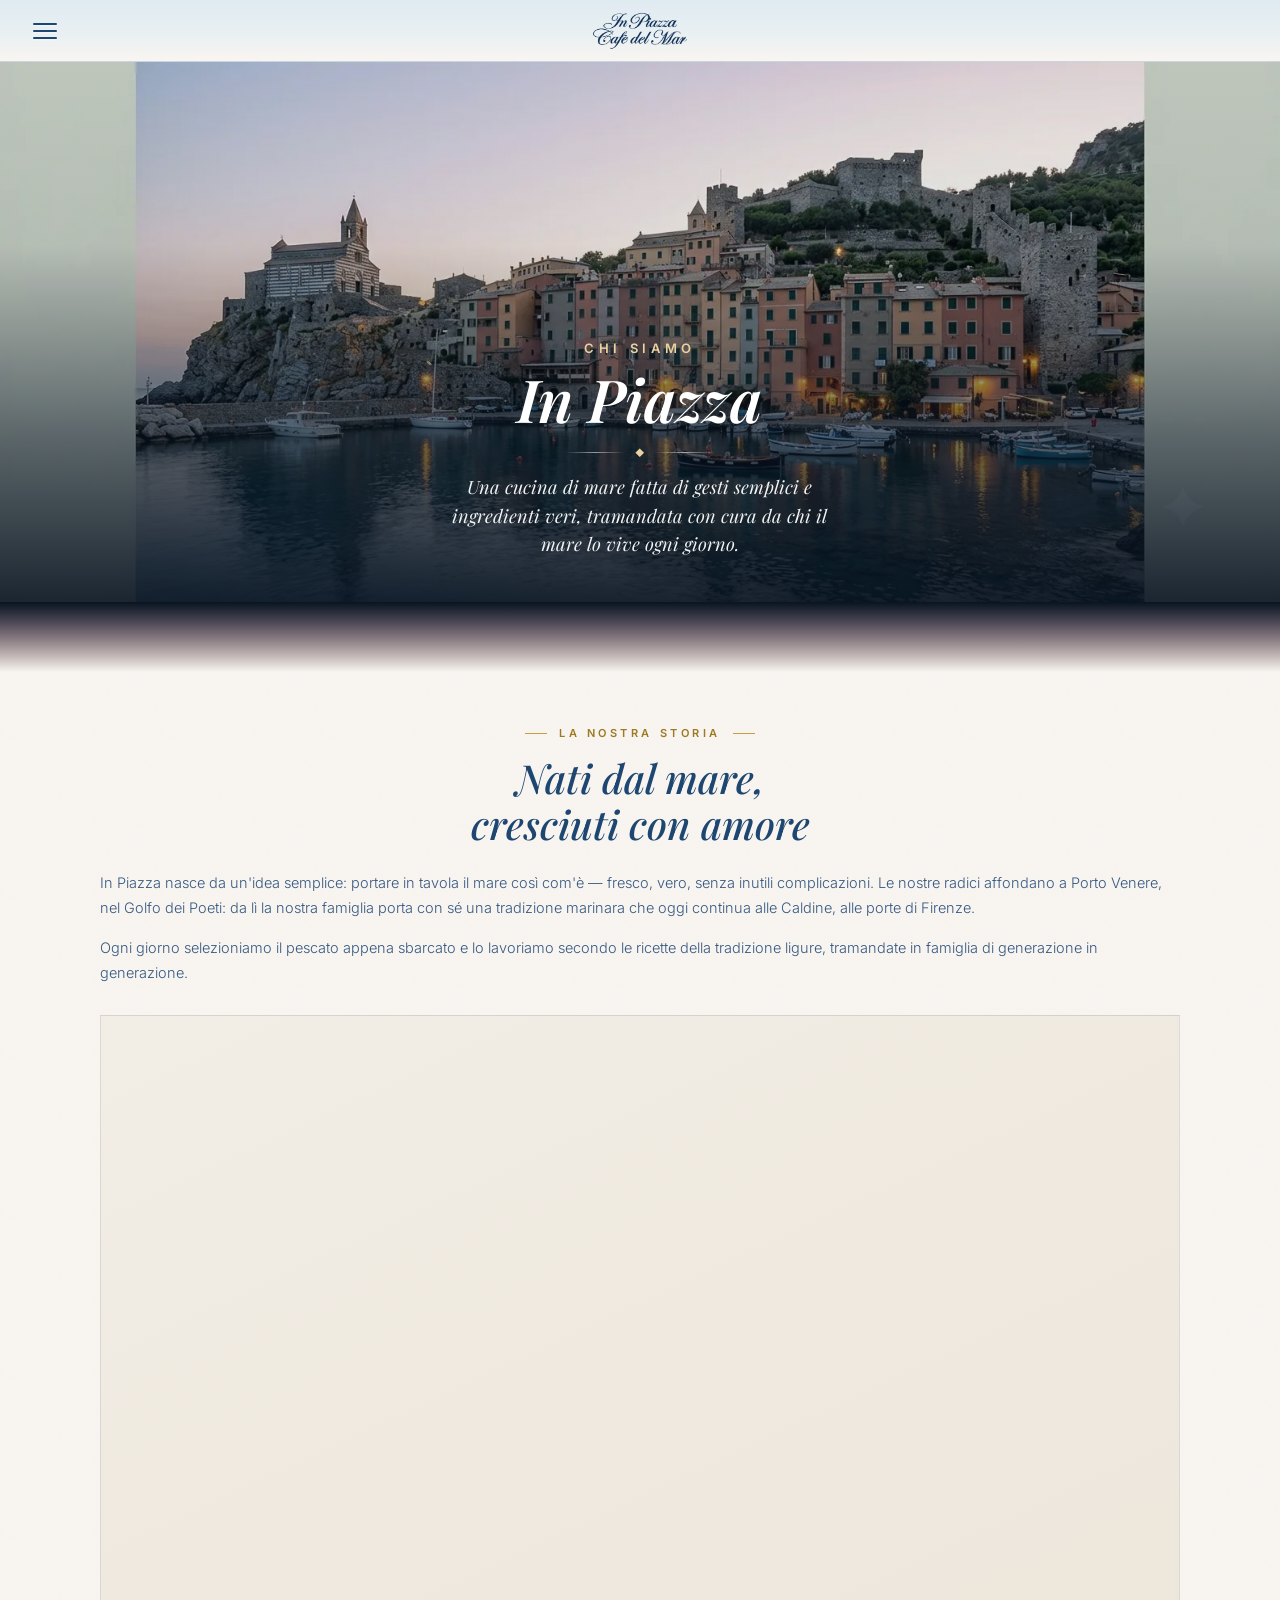
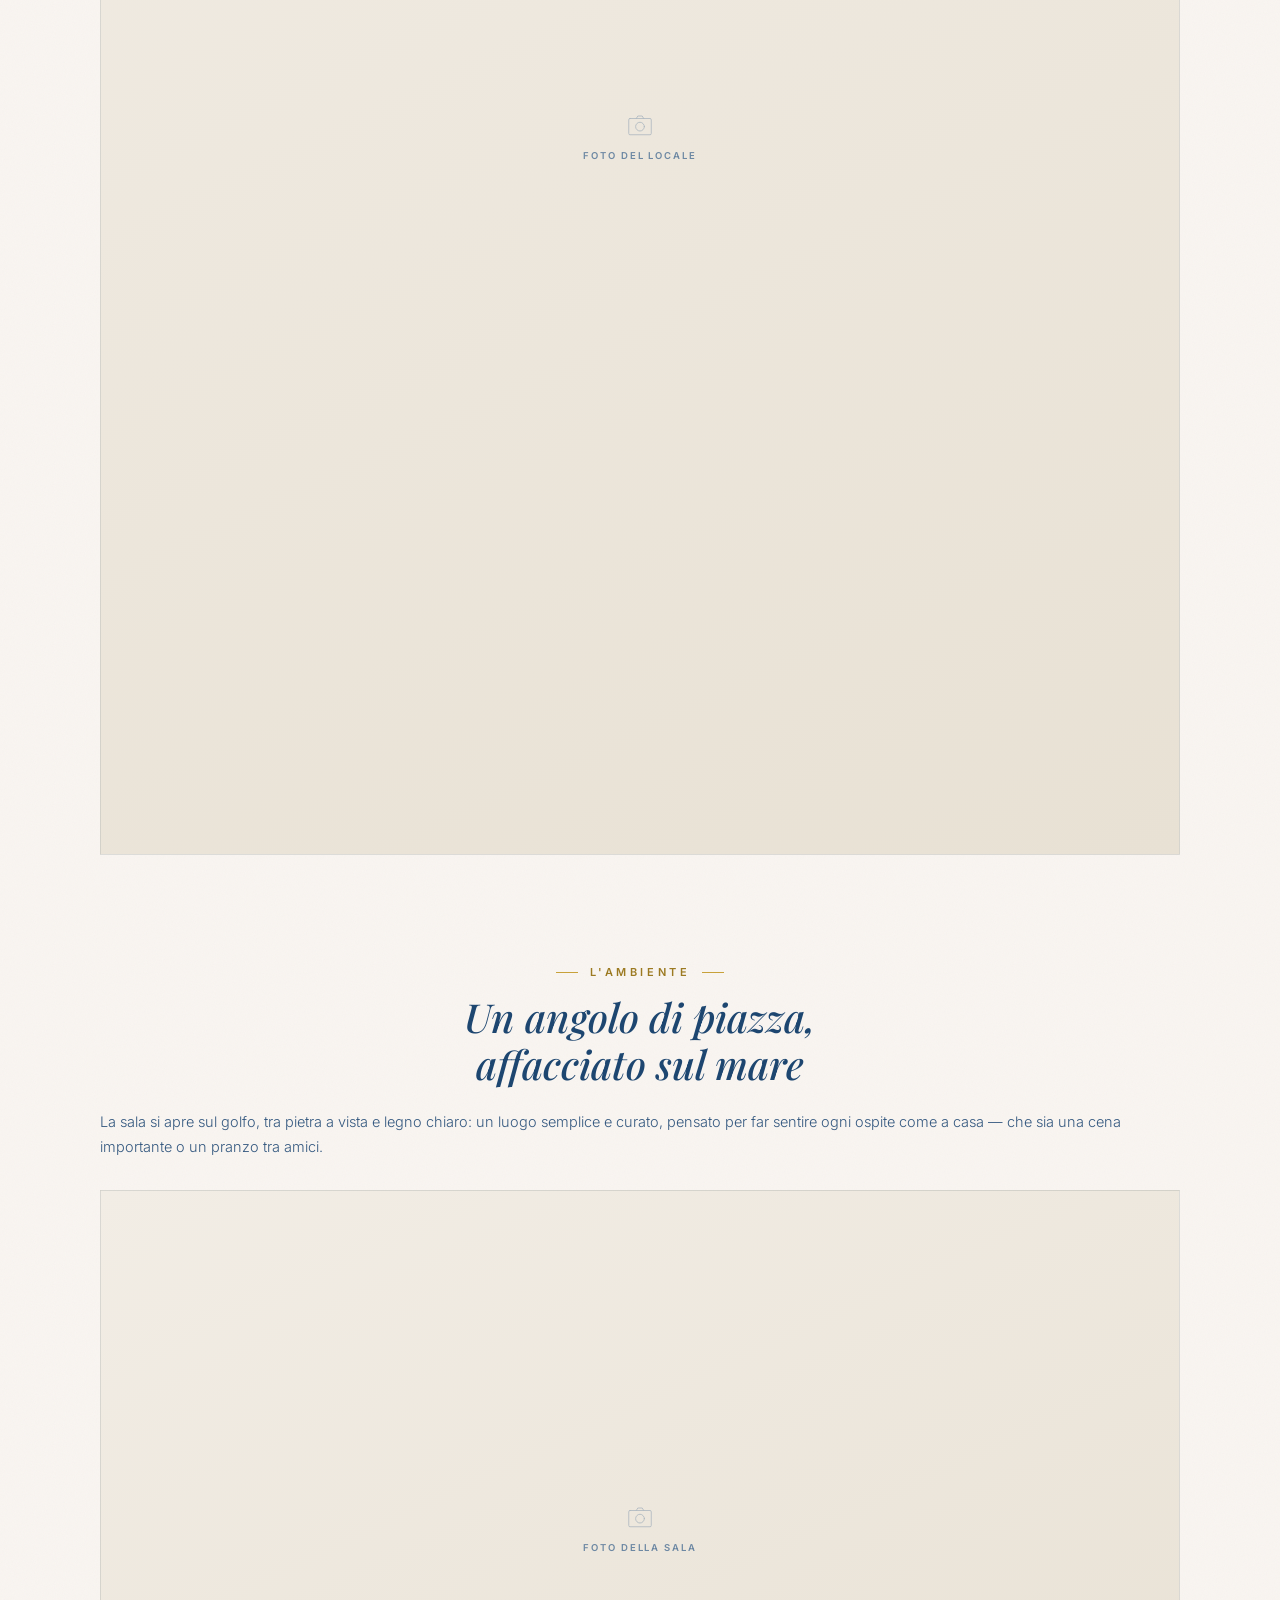
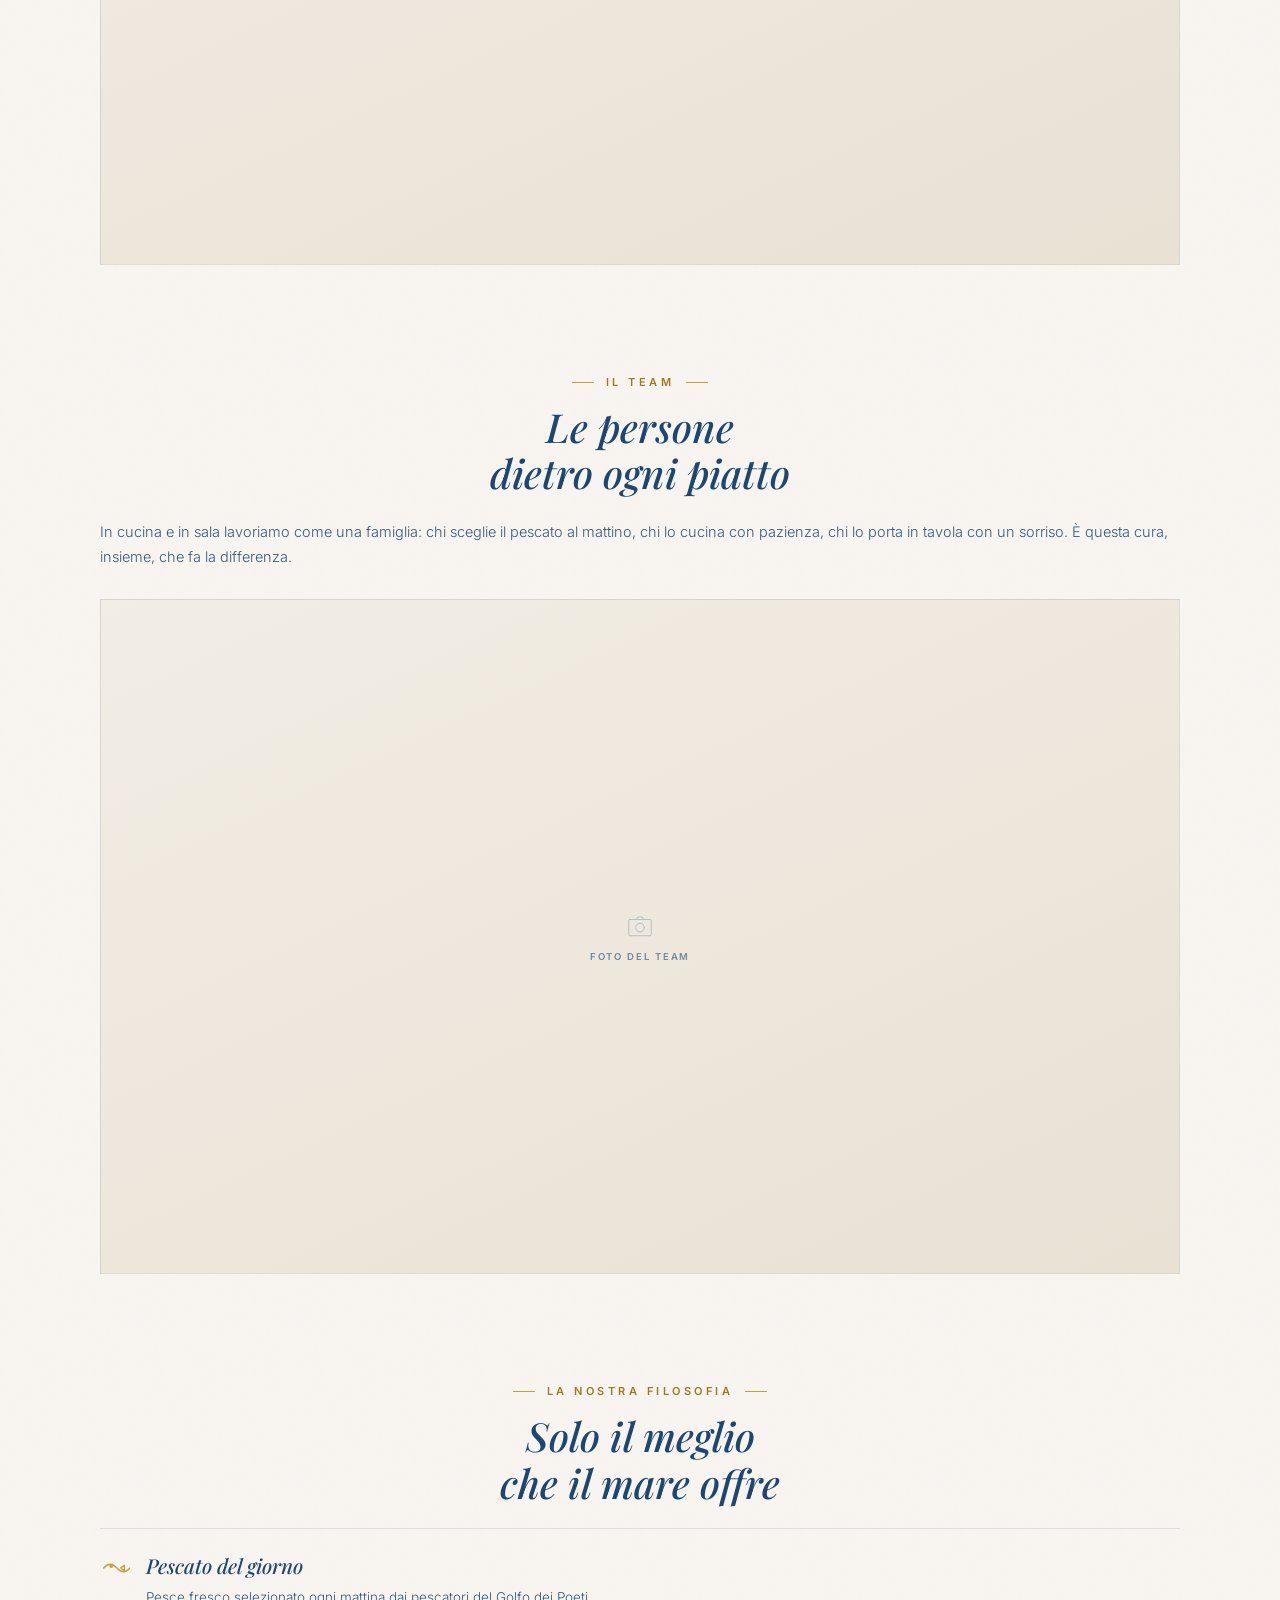
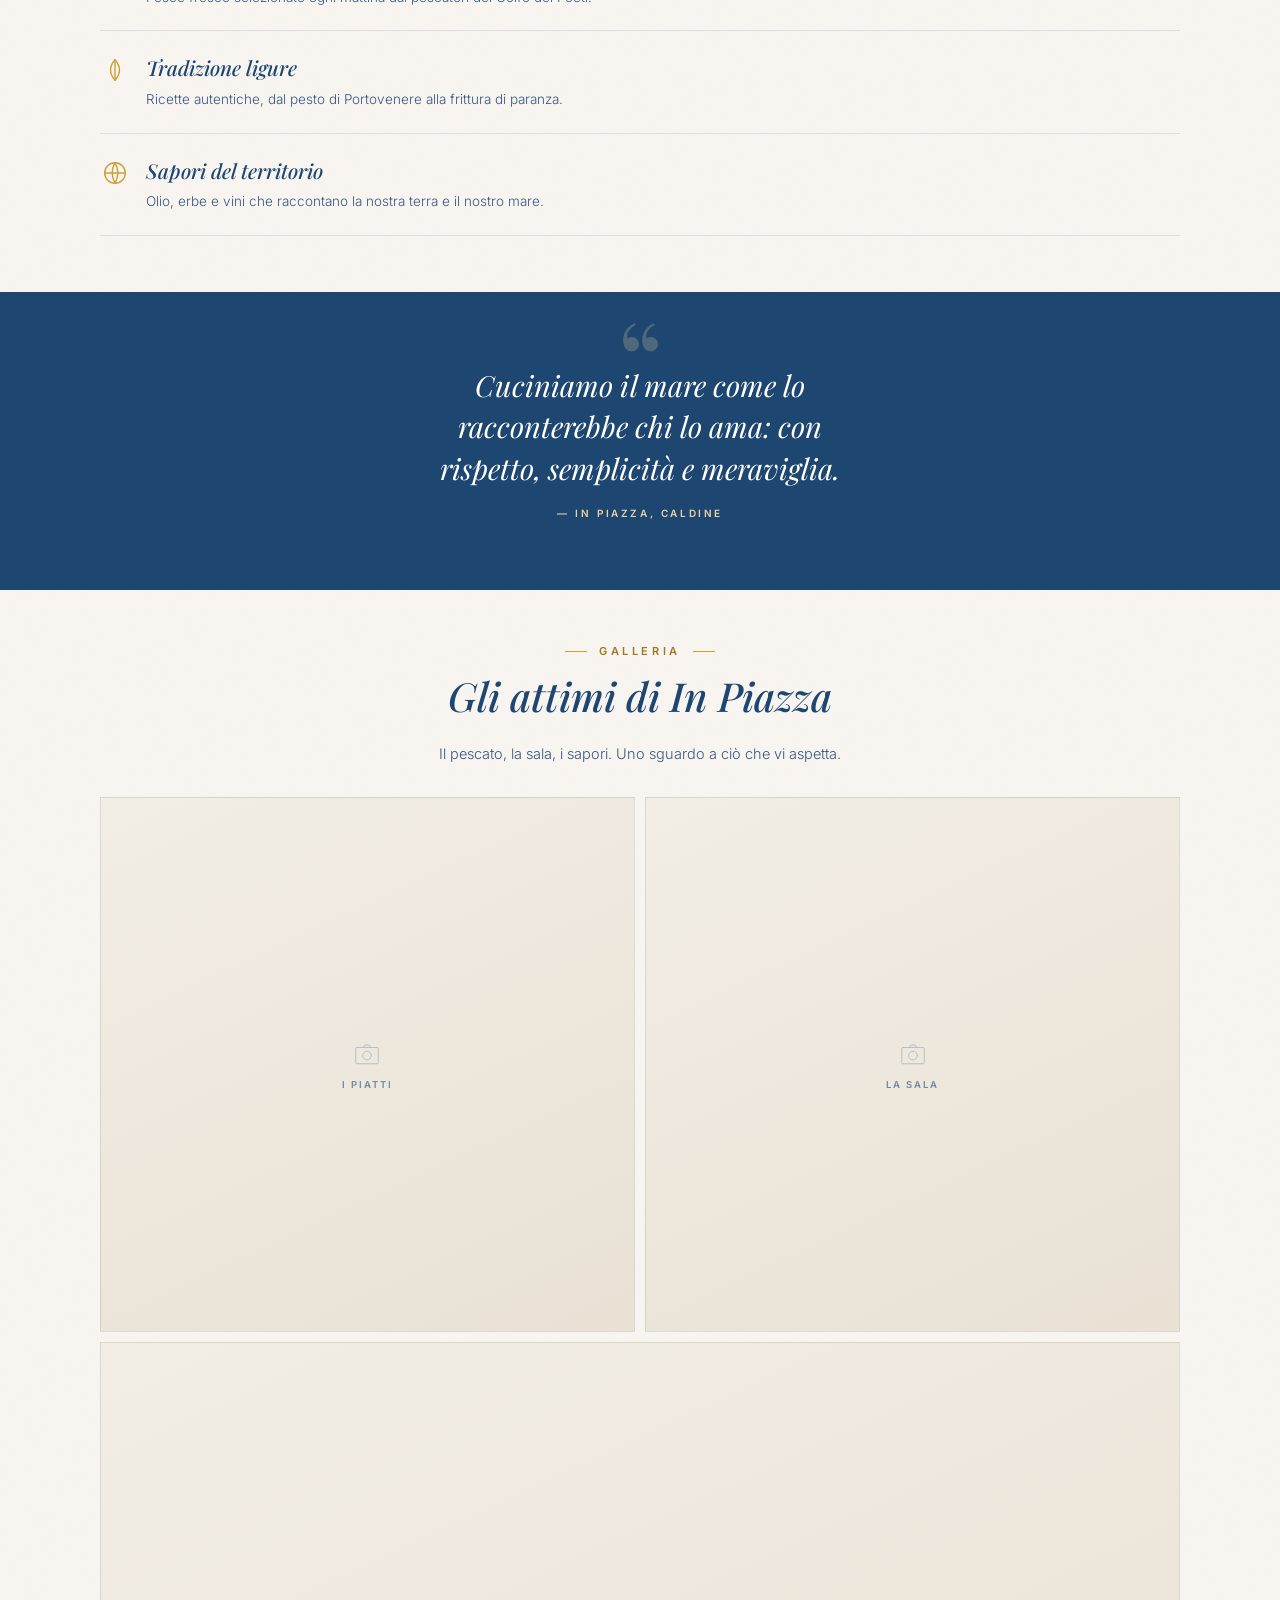
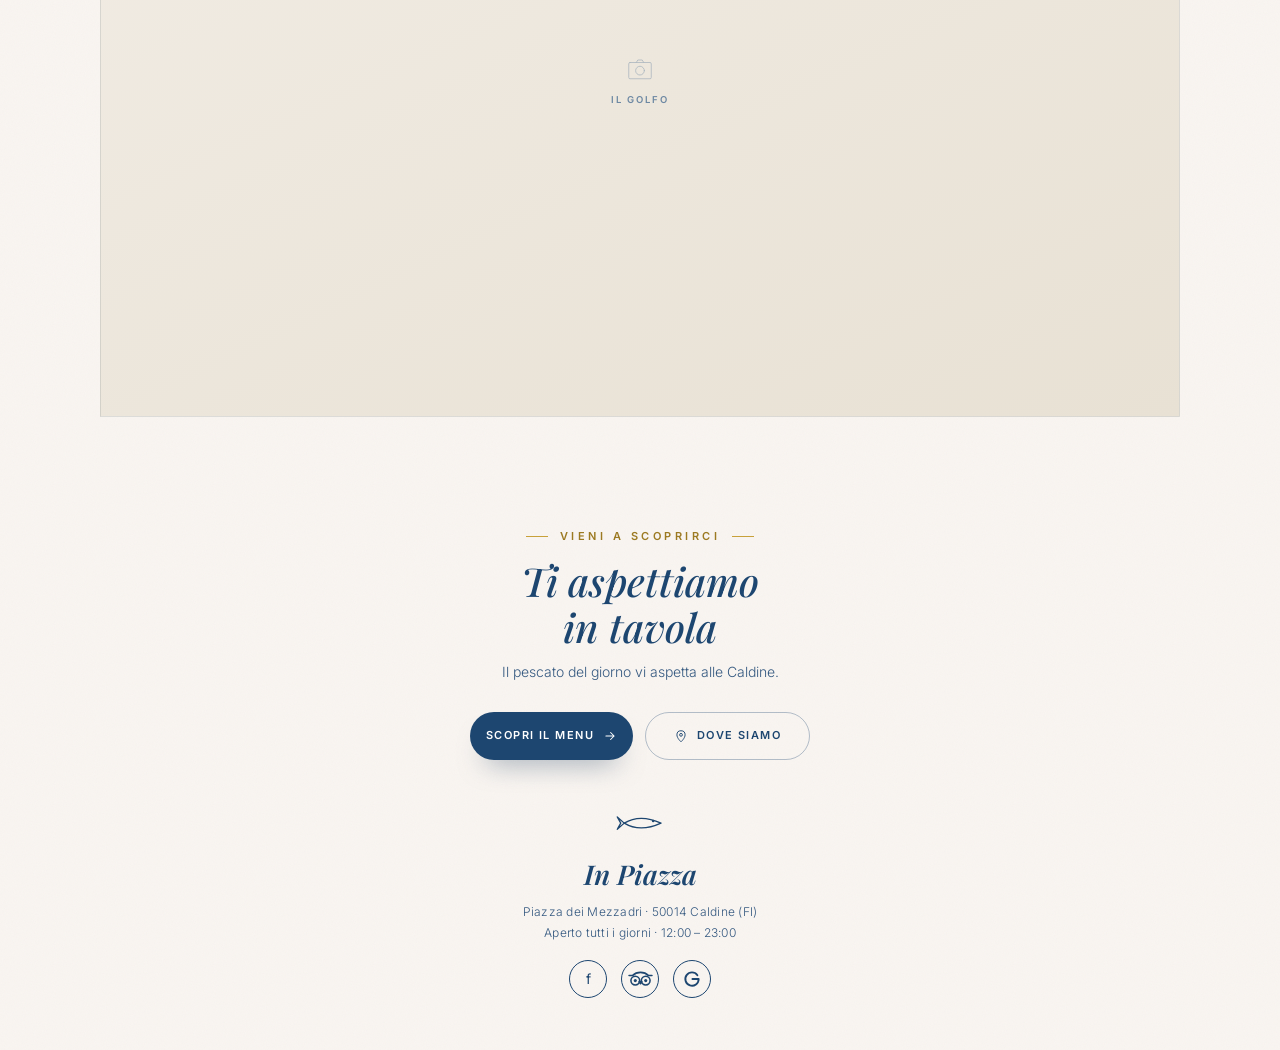
==== chi-siamo.html @ f3c4196a "Menu mobile: la targa segue la voce della pagina corrente La cornice a S non è più fissa su Menu Gal" ====
<!DOCTYPE html>
<html lang="it">
<head>
<meta charset="UTF-8" />
<meta name="viewport" content="width=device-width, initial-scale=1.0, viewport-fit=cover" />
<meta name="theme-color" content="#1d4670" />
<meta name="description" content="Chi siamo — In Piazza, cucina di mare alle Caldine (Fiesole), con radici a Porto Venere. La nostra storia, l'ambiente, le persone e la filosofia dietro ogni piatto." />
<title>In Piazza · Chi siamo</title>

<link rel="preconnect" href="https://fonts.googleapis.com" />
<link rel="preconnect" href="https://fonts.gstatic.com" crossorigin />
<link href="https://fonts.googleapis.com/css2?family=Playfair+Display:ital,wght@0,400;0,500;0,600;1,400;1,500;1,600&family=Inter:wght@300;400;500;600;700&family=Cormorant+Garamond:wght@600;700&display=swap" rel="stylesheet" />
<link rel="stylesheet" href="css/base.css?v=20261118g" />

<style>
/* ============================================================
   IN PIAZZA — pagina CHI SIAMO
   Stili condivisi (tokens, reset, .app, hamburger/logo, footer, overlay
   menu, modal recensioni, breakpoint di crescita) sono in css/base.css.
   Qui solo ciò che è specifico di questa pagina.
   ============================================================ */
.page-topbar{
  position:sticky; top:0; z-index:50;
  height:var(--hero-cmp);
  display:flex; align-items:center; justify-content:center;
  background:linear-gradient(180deg,#dfeaf1 0%, #e9f0f2 55%, var(--bg-base) 100%);
  border-bottom:1px solid var(--line);
}
.page-topbar .logo-mark{ --logo-h:38px; --logo-orn-op:0; }   /* barra compatta: solo scritte */

/* ---------- HERO fotografico ---------- */
.chi-hero{
  position:relative; overflow:hidden;
  min-height:60vh;
  display:flex; align-items:flex-end; justify-content:center;
  padding:0 var(--pad) 44px;
  background:#0f2338 url('image/separatori/dv_4.webp') center 42% / cover no-repeat;
}
.chi-hero::before{
  content:""; position:absolute; inset:0;
  background:linear-gradient(180deg,
    rgba(10,24,40,.08) 0%, rgba(10,24,40,.12) 34%,
    rgba(9,22,38,.58) 70%, rgba(8,19,33,.9) 100%);
}
.chi-hero__in{ position:relative; z-index:1; text-align:center; }
.chi-hero__eyebrow{
  font:600 clamp(11px,3.2vw,13px)/1 var(--sans);
  letter-spacing:.36em; text-transform:uppercase; color:#e9d3a1;
  margin:0 0 14px;
}
.chi-hero__title{
  font-family:var(--serif); font-style:italic; font-weight:600;
  font-size:clamp(2.7rem,13vw,3.7rem); line-height:1; color:#fff;
  margin:0; text-shadow:0 8px 34px rgba(0,0,0,.38);
}
.chi-hero__rule{
  display:flex; align-items:center; justify-content:center; gap:10px;
  margin:18px auto 14px; width:150px; color:rgba(255,255,255,.5);
}
.chi-hero__rule::before,.chi-hero__rule::after{
  content:""; height:1px; flex:1 1 auto;
  background:linear-gradient(90deg,transparent,rgba(255,255,255,.55),transparent);
}
.chi-hero__rule span{ font-size:9px; color:#e9d3a1; }
.chi-hero__sub{
  font-family:var(--serif); font-style:italic; font-weight:400;
  font-size:clamp(1rem,4.2vw,1.14rem); line-height:1.55; color:rgba(255,255,255,.94);
  margin:0 auto; max-width:22em;
}

/* raccordo foto -> pagina: rgb(8,20,32) -> rgb(248,244,240), interpolato in
   OKLCH per evitare la fascia grigia "sporca" di un fade scuro->chiaro in RGB. */
.chi-seam{
  height:70px;
  background:linear-gradient(180deg, rgb(8,20,32) 0%, rgb(248,244,240) 100%);
  background:linear-gradient(180deg in oklch, rgb(8,20,32) 0%, rgb(248,244,240) 100%);
}

/* ---------- sezioni editoriali ---------- */
.chi-sec{ position:relative; padding:56px var(--pad); }
.chi-eyebrow{
  display:flex; align-items:center; justify-content:center; gap:12px;
  font:600 11px/1 var(--sans); letter-spacing:.32em; text-transform:uppercase;
  color:var(--gold-deep); margin:0 0 16px;
}
.chi-eyebrow::before,.chi-eyebrow::after{ content:""; width:22px; height:1px; background:var(--gold-line); }
.chi-h2{
  font-family:var(--serif); font-style:italic; font-weight:500;
  font-size:clamp(1.9rem,8.4vw,2.5rem); line-height:1.16; color:var(--navy);
  margin:0 0 22px; text-align:center;
}
.chi-lead{ font-size:14.5px; font-weight:300; line-height:1.75; color:var(--ink); margin:0; }
.chi-lead + .chi-lead{ margin-top:14px; }

/* ---------- placeholder foto — sobrio, senza cornici vistose ---------- */
.ph{
  position:relative; width:100%; margin-top:30px;
  background:linear-gradient(155deg, #f2ede5, #e8e1d4);
  border:1px solid rgba(29,70,112,.1);
  display:grid; place-items:center; overflow:hidden;
}
.ph__in{ display:flex; flex-direction:column; align-items:center; gap:10px; color:var(--ink-soft); }
.ph__in svg{ width:30px; height:30px; opacity:.5; }
.ph__in span{ font:600 9.5px/1 var(--sans); letter-spacing:.2em; text-transform:uppercase; text-align:center; padding:0 20px; }
.ph--portrait{ aspect-ratio:3/4; }
.ph--landscape{ aspect-ratio:16/10; }
.ph--square{ aspect-ratio:1/1; }

/* ---------- pilastri filosofia ---------- */
.chi-pillars{ margin-top:6px; }
.chi-pillar{ position:relative; padding:22px 0; border-top:1px solid var(--line); display:flex; gap:16px; align-items:flex-start; }
.chi-pillar:last-child{ border-bottom:1px solid var(--line); }
.chi-pillar__ico{ flex:none; width:30px; height:30px; color:var(--gold-line); margin-top:2px; }
.chi-pillar__ico svg{ width:100%; height:100%; }
.chi-pillar__t{ font-family:var(--serif); font-style:italic; font-weight:500; font-size:1.28rem; color:var(--navy); margin:0 0 5px; }
.chi-pillar__d{ font-size:13.5px; font-weight:300; line-height:1.6; color:var(--ink); margin:0; }

/* ---------- citazione full-bleed ---------- */
.chi-pull{ position:relative; padding:72px var(--pad); text-align:center; background:var(--navy); color:#fff; overflow:hidden; }
.chi-pull::before{
  content:"\201C"; position:absolute; top:10px; left:50%; transform:translateX(-50%);
  font-family:var(--serif); font-size:112px; line-height:1; color:rgba(233,211,161,.25);
}
.chi-pull__q{ position:relative; font-family:var(--serif); font-style:italic; font-weight:400; font-size:clamp(1.34rem,6.4vw,1.82rem); line-height:1.42; margin:0 auto; max-width:15.5em; }
.chi-pull__a{ position:relative; display:block; margin-top:20px; font:600 10px/1 var(--sans); letter-spacing:.26em; text-transform:uppercase; color:#e9d3a1; }

/* ---------- galleria ---------- */
.chi-gallery{ margin-top:30px; display:grid; grid-template-columns:1fr 1fr; gap:10px; }
.chi-gallery .ph{ margin-top:0; }
.chi-gallery .ph--span{ grid-column:1 / -1; }

/* ---------- CTA finale ---------- */
.chi-cta{ padding:58px var(--pad) 8px; text-align:center; }
.chi-cta .chi-h2{ margin-bottom:10px; }
.chi-cta__sub{ font-size:14px; font-weight:300; color:var(--ink); margin:0 0 30px; }
.chi-cta__actions{ display:flex; gap:12px; max-width:340px; margin:0 auto; }
.dove-btn{
  flex:1 1 0; position:relative;
  display:flex; align-items:center; justify-content:center; gap:9px;
  padding:16px 14px; border-radius:999px;
  font:600 11px/1 var(--sans); letter-spacing:.13em; text-transform:uppercase;
  transition:transform .15s ease, background .25s ease, border-color .25s ease, color .25s ease, box-shadow .25s ease;
}
.dove-btn:active{ transform:scale(.965); }
.dove-btn svg{ width:14px; height:14px; flex:none; }
.dove-btn--solid{ background:var(--navy); color:#fff; box-shadow:0 16px 28px -16px rgba(22,54,90,.55); }
.dove-btn--solid:hover{ background:var(--navy-deep); }
.dove-btn--ghost{ background:transparent; color:var(--navy); border:1px solid rgba(29,70,112,.32); }
.dove-btn--ghost:hover{ border-color:var(--navy); background:rgba(29,70,112,.045); }

/* ---------- animazioni ingresso (fade + salita) — solo al primo viewport ---------- */
@keyframes chi-rise{ from{ opacity:0; transform:translateY(26px); } to{ opacity:1; transform:translateY(0); } }
.chi-hero__in{ animation:chi-rise .9s var(--ease) both .15s; }

/* ---------- reveal on scroll (sezioni sotto la piega) ---------- */
.js .reveal{ opacity:0; transform:translateY(22px); transition:opacity .7s var(--ease), transform .7s var(--ease); }
.js .reveal.in-view{ opacity:1; transform:none; }

@media (prefers-reduced-motion: reduce){
  .chi-hero__in{ animation:none !important; }
  .js .reveal{ opacity:1 !important; transform:none !important; transition:none !important; }
}

@media (max-width:340px){
  .dove-btn{ font-size:9.5px; padding:14px 8px; gap:6px; }
}

/* ============================================================
   RESPONSIVE — TABLET (≥768px) & DESKTOP (≥1024px)
   La versione mobile qui sopra (senza media query) resta invariata.
   Il contenitore si allarga (--app-max/--wide-pad: vedi css/base.css).
   Questa pagina usa già solo foto reali (niente illustrazioni a china),
   quindi basta ancorare i testi tramite --wide-pad.
   ============================================================ */
@media (min-width:1024px){
  .chi-hero,
  .chi-sec,
  .chi-cta{
    padding-left:var(--wide-pad); padding-right:var(--wide-pad);
  }
}
</style>
</head>

<body>
<div class="app">

  <!-- ===== BARRA SUPERIORE (stessa identità del sito) ===== -->
  <header class="page-topbar">
    <button class="hamburger" type="button" aria-label="Apri il menu" aria-expanded="false" aria-controls="overlay-menu">
      <span></span><span></span><span></span>
    </button>
    <div class="logo-mark" role="img" aria-label="In Piazza Café del Mar"></div>
  </header>

  <main>
    <!-- ===== HERO fotografico ===== -->
    <section class="chi-hero" aria-labelledby="chi-title">
      <div class="chi-hero__in">
        <p class="chi-hero__eyebrow">Chi siamo</p>
        <h1 id="chi-title" class="chi-hero__title">In Piazza</h1>
        <div class="chi-hero__rule" aria-hidden="true"><span>◆</span></div>
        <p class="chi-hero__sub">Una cucina di mare fatta di gesti semplici e ingredienti veri, tramandata con cura da chi il mare lo vive ogni giorno.</p>
      </div>
    </section>

    <div class="chi-seam" aria-hidden="true"></div>

    <!-- ===== 01 · LA NOSTRA STORIA ===== -->
    <section class="chi-sec reveal">
      <p class="chi-eyebrow">La nostra storia</p>
      <h2 class="chi-h2">Nati dal mare,<br/>cresciuti con amore</h2>
      <p class="chi-lead">In Piazza nasce da un'idea semplice: portare in tavola il mare così com'è — fresco, vero, senza inutili complicazioni. Le nostre radici affondano a Porto Venere, nel Golfo dei Poeti: da lì la nostra famiglia porta con sé una tradizione marinara che oggi continua alle Caldine, alle porte di Firenze.</p>
      <p class="chi-lead">Ogni giorno selezioniamo il pescato appena sbarcato e lo lavoriamo secondo le ricette della tradizione ligure, tramandate in famiglia di generazione in generazione.</p>
      <div class="ph ph--portrait" role="img" aria-label="Spazio foto: la storia del locale">
        <span class="ph__in" aria-hidden="true">
          <svg viewBox="0 0 48 48" fill="none" stroke="currentColor" stroke-width="1.3" stroke-linecap="round" stroke-linejoin="round"><rect x="6" y="12" width="36" height="26" rx="2"/><circle cx="24" cy="25" r="7"/><path d="M18 12l2.5-4h7l2.5 4"/></svg>
          <span>Foto del locale</span>
        </span>
      </div>
    </section>

    <!-- ===== 02 · L'AMBIENTE ===== -->
    <section class="chi-sec reveal">
      <p class="chi-eyebrow">L'ambiente</p>
      <h2 class="chi-h2">Un angolo di piazza,<br/>affacciato sul mare</h2>
      <p class="chi-lead">La sala si apre sul golfo, tra pietra a vista e legno chiaro: un luogo semplice e curato, pensato per far sentire ogni ospite come a casa — che sia una cena importante o un pranzo tra amici.</p>
      <div class="ph ph--landscape" role="img" aria-label="Spazio foto: la sala">
        <span class="ph__in" aria-hidden="true">
          <svg viewBox="0 0 48 48" fill="none" stroke="currentColor" stroke-width="1.3" stroke-linecap="round" stroke-linejoin="round"><rect x="6" y="12" width="36" height="26" rx="2"/><circle cx="24" cy="25" r="7"/><path d="M18 12l2.5-4h7l2.5 4"/></svg>
          <span>Foto della sala</span>
        </span>
      </div>
    </section>

    <!-- ===== 03 · IL TEAM ===== -->
    <section class="chi-sec reveal">
      <p class="chi-eyebrow">Il team</p>
      <h2 class="chi-h2">Le persone<br/>dietro ogni piatto</h2>
      <p class="chi-lead">In cucina e in sala lavoriamo come una famiglia: chi sceglie il pescato al mattino, chi lo cucina con pazienza, chi lo porta in tavola con un sorriso. È questa cura, insieme, che fa la differenza.</p>
      <div class="ph ph--landscape" role="img" aria-label="Spazio foto: il team">
        <span class="ph__in" aria-hidden="true">
          <svg viewBox="0 0 48 48" fill="none" stroke="currentColor" stroke-width="1.3" stroke-linecap="round" stroke-linejoin="round"><rect x="6" y="12" width="36" height="26" rx="2"/><circle cx="24" cy="25" r="7"/><path d="M18 12l2.5-4h7l2.5 4"/></svg>
          <span>Foto del team</span>
        </span>
      </div>
    </section>

    <!-- ===== 04 · FILOSOFIA ===== -->
    <section class="chi-sec reveal">
      <p class="chi-eyebrow">La nostra filosofia</p>
      <h2 class="chi-h2">Solo il meglio<br/>che il mare offre</h2>
      <div class="chi-pillars">
        <div class="chi-pillar">
          <span class="chi-pillar__ico" aria-hidden="true"><svg viewBox="0 0 32 32" fill="none" stroke="currentColor" stroke-width="1.5" stroke-linecap="round" stroke-linejoin="round"><path d="M4 16 q7 -8 14 0 q7 8 14 0"/><path d="M22 16 l4 -3 v6 z"/><circle cx="12" cy="14" r="1.2" fill="currentColor"/></svg></span>
          <div><h3 class="chi-pillar__t">Pescato del giorno</h3><p class="chi-pillar__d">Pesce fresco selezionato ogni mattina dai pescatori del Golfo dei Poeti.</p></div>
        </div>
        <div class="chi-pillar">
          <span class="chi-pillar__ico" aria-hidden="true"><svg viewBox="0 0 32 32" fill="none" stroke="currentColor" stroke-width="1.5" stroke-linecap="round" stroke-linejoin="round"><path d="M16 5 C10 12 10 20 16 27 C22 20 22 12 16 5 Z"/><path d="M16 5 V27"/></svg></span>
          <div><h3 class="chi-pillar__t">Tradizione ligure</h3><p class="chi-pillar__d">Ricette autentiche, dal pesto di Portovenere alla frittura di paranza.</p></div>
        </div>
        <div class="chi-pillar">
          <span class="chi-pillar__ico" aria-hidden="true"><svg viewBox="0 0 32 32" fill="none" stroke="currentColor" stroke-width="1.5" stroke-linecap="round" stroke-linejoin="round"><circle cx="16" cy="16" r="11"/><path d="M16 5 q6 11 0 22 q-6 -11 0 -22"/><path d="M5 16 H27"/></svg></span>
          <div><h3 class="chi-pillar__t">Sapori del territorio</h3><p class="chi-pillar__d">Olio, erbe e vini che raccontano la nostra terra e il nostro mare.</p></div>
        </div>
      </div>
    </section>

    <!-- ===== citazione ===== -->
    <section class="chi-pull reveal">
      <p class="chi-pull__q">Cuciniamo il mare come lo racconterebbe chi lo ama: con rispetto, semplicità e meraviglia.</p>
      <span class="chi-pull__a">— In Piazza, Caldine</span>
    </section>

    <!-- ===== GALLERIA ===== -->
    <section class="chi-sec reveal">
      <p class="chi-eyebrow">Galleria</p>
      <h2 class="chi-h2">Gli attimi di In Piazza</h2>
      <p class="chi-lead" style="text-align:center;">Il pescato, la sala, i sapori. Uno sguardo a ciò che vi aspetta.</p>
      <div class="chi-gallery">
        <div class="ph ph--square" role="img" aria-label="Spazio foto: un piatto">
          <span class="ph__in" aria-hidden="true"><svg viewBox="0 0 48 48" fill="none" stroke="currentColor" stroke-width="1.3" stroke-linecap="round" stroke-linejoin="round"><rect x="6" y="12" width="36" height="26" rx="2"/><circle cx="24" cy="25" r="7"/><path d="M18 12l2.5-4h7l2.5 4"/></svg><span>I piatti</span></span>
        </div>
        <div class="ph ph--square" role="img" aria-label="Spazio foto: la sala">
          <span class="ph__in" aria-hidden="true"><svg viewBox="0 0 48 48" fill="none" stroke="currentColor" stroke-width="1.3" stroke-linecap="round" stroke-linejoin="round"><rect x="6" y="12" width="36" height="26" rx="2"/><circle cx="24" cy="25" r="7"/><path d="M18 12l2.5-4h7l2.5 4"/></svg><span>La sala</span></span>
        </div>
        <div class="ph ph--landscape ph--span" role="img" aria-label="Spazio foto: il golfo">
          <span class="ph__in" aria-hidden="true"><svg viewBox="0 0 48 48" fill="none" stroke="currentColor" stroke-width="1.3" stroke-linecap="round" stroke-linejoin="round"><rect x="6" y="12" width="36" height="26" rx="2"/><circle cx="24" cy="25" r="7"/><path d="M18 12l2.5-4h7l2.5 4"/></svg><span>Il golfo</span></span>
        </div>
      </div>
    </section>

    <!-- ===== CTA finale ===== -->
    <section class="chi-cta reveal">
      <p class="chi-eyebrow">Vieni a scoprirci</p>
      <h2 class="chi-h2">Ti aspettiamo<br/>in tavola</h2>
      <p class="chi-cta__sub">Il pescato del giorno vi aspetta alle Caldine.</p>
      <div class="chi-cta__actions">
        <a class="dove-btn dove-btn--solid" href="index.html#antipasti">
          Scopri il menu
          <svg viewBox="0 0 24 24" fill="none" aria-hidden="true"><path d="M5 12h14M13 6l6 6-6 6" stroke="currentColor" stroke-width="1.8" stroke-linecap="round" stroke-linejoin="round"/></svg>
        </a>
        <a class="dove-btn dove-btn--ghost" href="dove-siamo.html">
          <svg viewBox="0 0 24 24" fill="none" aria-hidden="true"><path d="M12 22s7-6.2 7-12a7 7 0 1 0-14 0c0 5.8 7 12 7 12Z" stroke="currentColor" stroke-width="1.6" stroke-linejoin="round"/><circle cx="12" cy="10" r="2.4" stroke="currentColor" stroke-width="1.6"/></svg>
          Dove siamo
        </a>
      </div>
    </section>

    <!-- FOOTER -->
    <footer class="site-footer" id="prenota">
      <svg class="footer__fish" viewBox="0 0 96 30" fill="none" aria-hidden="true">
        <path d="M30 15 L22 8 L26 15 L22 22 Z" stroke="currentColor" stroke-width="1.5" stroke-linejoin="round"/>
        <path d="M30 15 Q48 4 72 15 Q48 26 30 15 Z" stroke="currentColor" stroke-width="1.5" stroke-linejoin="round"/>
        <circle cx="63" cy="12.5" r="1.4" fill="currentColor"/>
      </svg>
      <p class="footer__name">In Piazza</p>
      <p class="footer__line">Piazza dei Mezzadri · 50014 Caldine (FI)</p>
      <p class="footer__line">Aperto tutti i giorni · 12:00 – 23:00</p>
      <div class="footer__social" data-social></div>
    </footer>
  </main>

  <!-- ===== OVERLAY MENU ===== -->
  <div class="menu-overlay" id="overlay-menu" aria-hidden="true" inert>
    <div class="wave-curtain" aria-hidden="true">
      <svg class="wave-curtain__edge" viewBox="0 0 1440 170" preserveAspectRatio="none">
        <path class="wave-front" d="M0,0 H1440 V104 C1250,158 1040,74 840,110 C660,142 360,70 0,108 Z"/>
        <path class="wave-mid"   d="M0,0 H1440 V76 C1240,128 1020,58 800,88 C600,116 320,52 0,82 Z"/>
        <path class="wave-back"  d="M0,0 H1440 V50 C1250,96 1030,38 820,64 C620,88 300,34 0,56 Z"/>
        <path class="wave-foam"  d="M1440,104 C1250,158 1040,74 840,110 C660,142 360,70 0,108"/>
      </svg>
    </div>

    <div class="menu-overlay__skyline" aria-hidden="true">
      <div class="menu-overlay__skyline-in"><img src="image/sfondi/overlay-porto-venere.webp" alt="" decoding="async" /></div>
    </div>
    <div class="menu-overlay__bar">
      <button class="overlay-close" type="button" aria-label="Chiudi il menu">&times;</button>
    </div>
    <div class="logo logo--ov">
      <div class="logo-mark" role="img" aria-label="In Piazza Café del Mar"></div>
      <p class="logo__tagline">Ristorante di mare · Caldine</p>
    </div>
    <nav class="menu-overlay__nav" aria-label="Navigazione principale">
      <a href="chi-siamo.html" class="ov-link ov-link--gold" aria-current="page">Chi siamo</a>
      <a href="dove-siamo.html" class="ov-link">Dove siamo</a>
      <a href="index.html#antipasti" class="ov-link">Menu Galleria</a>
      <button type="button" class="ov-link" id="review-trigger">
        <svg class="ov-link__ico" viewBox="0 0 24 24" fill="currentColor" aria-hidden="true"><path d="M12 3l2.7 5.6 6.1.9-4.4 4.3 1 6.1L12 17l-5.4 2.9 1-6.1L3.2 9.5l6.1-.9L12 3z"/></svg>Recensisci
      </button>
    </nav>
    <p class="menu-overlay__label">Seguici</p>
    <div class="menu-overlay__social" data-social></div>
  </div>

  <!-- ===== MODAL RECENSIONI (Google / Tripadvisor) ===== -->
  <div class="review-modal" id="review-modal" aria-hidden="true" inert>
    <div class="review-modal__panel">
      <button type="button" class="review-modal__close" aria-label="Chiudi">&times;</button>
      <a class="review-card" href="https://maps.app.goo.gl/5trc5QQUGpTFEYTVA" target="_blank" rel="noopener">
        <svg class="review-card__ico" viewBox="0 0 48 48" aria-hidden="true">
          <path fill="#4285F4" d="M45.12 24.5c0-1.56-.14-3.06-.4-4.5H24v8.51h11.84c-.51 2.75-2.06 5.08-4.39 6.64v5.52h7.11c4.16-3.83 6.56-9.47 6.56-16.17z"/>
          <path fill="#34A853" d="M24 46c5.94 0 10.92-1.97 14.56-5.33l-7.11-5.52c-1.97 1.32-4.49 2.1-7.45 2.1-5.73 0-10.58-3.87-12.31-9.07H4.34v5.7C7.96 41.07 15.4 46 24 46z"/>
          <path fill="#FBBC05" d="M11.69 28.18C11.25 26.86 11 25.45 11 24s.25-2.86.69-4.18v-5.7H4.34C2.85 17.09 2 20.45 2 24s.85 6.91 2.34 9.88l7.35-5.7z"/>
          <path fill="#EA4335" d="M24 10.75c3.23 0 6.13 1.11 8.41 3.29l6.31-6.31C34.91 4.18 29.93 2 24 2 15.4 2 7.96 6.93 4.34 14.12l7.35 5.7c1.73-5.2 6.58-9.07 12.31-9.07z"/>
        </svg>
        <span class="review-card__label">Google</span>
      </a>
      <a class="review-card" href="https://www.tripadvisor.com/Restaurant_Review-g12083518-d15848178-Reviews-In_Piazza-Caldine_Tuscany.html" target="_blank" rel="noopener">
        <svg class="review-card__ico" viewBox="0 0 48 32" aria-hidden="true" fill="none">
          <circle cx="12" cy="16" r="11" stroke="#34C12E" stroke-width="2.5"/>
          <circle cx="36" cy="16" r="11" stroke="#34C12E" stroke-width="2.5"/>
          <circle cx="12" cy="16" r="4.2" fill="#34C12E"/>
          <circle cx="36" cy="16" r="4.2" fill="#34C12E"/>
          <path d="M18 8 Q24 3 30 8" stroke="#34C12E" stroke-width="2.5" stroke-linecap="round"/>
        </svg>
        <span class="review-card__label">Tripadvisor</span>
      </a>
    </div>
  </div>

</div>

<script src="js/overlay.js?v=20261118g"></script>
<script>
/* ============================================================
   IN PIAZZA — pagina CHI SIAMO: comportamento specifico
   (hamburger, menu overlay e modal recensioni sono in js/overlay.js)
   ============================================================ */
(function(){
  'use strict';
  /* reveal all'ingresso in viewport (sezioni sotto la piega) */
  var reveals = document.querySelectorAll('.reveal');
  if('IntersectionObserver' in window){
    var io = new IntersectionObserver(function(entries){
      entries.forEach(function(en){ if(en.isIntersecting){ en.target.classList.add('in-view'); io.unobserve(en.target); } });
    }, { rootMargin:'0px 0px -10% 0px', threshold:0.08 });
    reveals.forEach(function(el){ io.observe(el); });
  } else {
    reveals.forEach(function(el){ el.classList.add('in-view'); });
  }
})();
</script>
</body>
</html>
---- css/base.css ----
/* ============================================================
   IN PIAZZA — cucina di mare
   base.css — stili condivisi da index.html, dove-siamo.html e
   chi-siamo.html: design tokens, reset, guscio ".app", hamburger/logo
   (versione statica — index.html aggiunge sopra le proprietà
   scroll-driven del proprio header), footer, overlay menu, modal
   recensioni e i breakpoint di crescita del contenitore.
   Ogni pagina aggiunge poi un proprio <style> con le regole specifiche
   (header/hero, sezioni, componenti di quella pagina).
   ============================================================ */

/* ---------- Design tokens ---------- */
:root{
  --navy:        #1d4670;
  --navy-deep:   #163659;
  --ink:         #355980;
  --ink-soft:    #6d88a3;

  --gold:        #d4af37;
  --gold-line:   #c8a13a;
  --gold-deep:   #9c7a22;
  --pill-bg:     #f3e8cd;
  --pill-br:     rgba(176,141,42,.55);

  --bg-base:     #F9F5F1;   /* crema uniforme: sfondo pagina e piatti */
  --bg-top:      #e7eef1;
  --bg-bottom:   #F9F5F1;
  --line:        rgba(29,70,112,.12);

  --plate-1:     #f1f1ef;
  --plate-2:     #d9dad6;
  --plate-3:     #cccdc8;

  --shadow:      rgba(22,54,90,.20);
  --shadow-soft: rgba(22,54,90,.12);

  --serif: "Playfair Display", Georgia, "Times New Roman", serif;
  --sans:  "Inter", -apple-system, BlinkMacSystemFont, "Segoe UI", sans-serif;

  --app-max:   480px;
  --pad:       24px;

  /* Piatti (usati dalla griglia del menu in index.html) */
  --plate-bleed: 8px;   /* quanto il piatto sborda oltre il bordo schermo */
  --col-gap:     20px;  /* spazio centrale tra le due colonne */
  --stack-gap:   40px;  /* spazio verticale tra gli elementi di una colonna */

  /* Header */
  --hero-exp:  300px;   /* altezza hero espanso (index.html) */
  --hero-cmp:  62px;    /* altezza barra compatta/topbar */
  --stick-h:   120px;   /* altezza header sticky (aggiornata da JS) */
  --ease:      cubic-bezier(.4,0,.2,1);
}

*,*::before,*::after{ box-sizing:border-box; overflow-anchor:none; }
/* overflow-anchor:none -> il browser NON riaggiusta lo scroll quando un
   header collassa: senza questo lo scroll-anchoring innesca un ping-pong
   (flicker) tra stato compatto ed espanso. */
html{ -webkit-text-size-adjust:100%; }

body{
  margin:0;
  font-family:var(--sans);
  color:var(--ink);
  background:#dfe2dc;
  line-height:1.5;
  -webkit-font-smoothing:antialiased;
  text-rendering:optimizeLegibility;
  display:flex; justify-content:center;
}
a{ color:inherit; text-decoration:none; }
button{ font-family:inherit; cursor:pointer; border:0; background:none; }
img{ max-width:100%; display:block; }

.app{
  position:relative;
  width:100%;
  max-width:var(--app-max);
  min-height:100vh;
  /* NIENTE overflow:hidden qui: renderebbe .app uno scroll-container,
     rompendo position:sticky e deviando lo scrollIntoView. */
  background-color:var(--bg-base);
  background-image:
    url("data:image/svg+xml;utf8,<svg xmlns='http://www.w3.org/2000/svg' width='160' height='160'><filter id='n'><feTurbulence type='fractalNoise' baseFrequency='0.9' numOctaves='2' stitchTiles='stitch'/></filter><rect width='100%25' height='100%25' filter='url(%23n)' opacity='0.035'/></svg>");
  box-shadow:0 0 80px rgba(0,0,0,.18);
}

/* ---------- Hamburger + logo — versione base statica ----------
   index.html ridefinisce sopra queste le proprietà scroll-driven
   (via --scroll-p) del proprio header che collassa. */
.hamburger{
  position:absolute; top:0; left:var(--pad); height:var(--hero-cmp); z-index:5;
  display:grid; align-content:center; gap:5px; padding:0 9px; width:42px;
  border-radius:12px;
  transition:background .3s ease;
}
.hamburger:hover{ background:rgba(255,255,255,.25); }
.hamburger span{
  display:block; height:2px; border-radius:2px; background:var(--navy);
  filter:drop-shadow(0 1px 1px rgba(255,255,255,.55));   /* contrasto premium anche su foto */
}

.logo{ position:relative; z-index:2; display:flex; flex-direction:column; align-items:center; gap:2px; color:var(--navy); user-select:none; }

/* ---------- LOGO UNICO DEL SITO ("In Piazza · Café del Mar") ----------
   È definito SOLO qui: ogni pagina contiene soltanto <div class="logo-mark" role="img"
   aria-label="…"></div>. Per cambiarlo ovunque basta sostituire i due file in image/logo/
   (logo-lettering.webp = scritte, logo-ornaments.webp = stella/abbellimenti: stessa
   proporzione e stessa posizione) oppure modificare questa regola.
   Dimensione: variabile --logo-h sul singolo contesto (header, barre, overlay);
   abbellimenti: --logo-orn-op (1 = visibili, 0 = nascosti, calc(...) = animati dallo scroll). */
.logo-mark{
  --logo-h:80px;
  position:relative; display:block; flex:none;
  height:min(var(--logo-h), 33vw);            /* su schermi stretti non sfora mai la larghezza */
  aspect-ratio:1200 / 477;
  background:url('../image/logo/logo-lettering.webp') center / 100% 100% no-repeat;
  user-select:none;
}
.logo-mark::before{                           /* abbellimenti: livello separato posizionato in % sulle scritte */
  content:""; position:absolute; left:40.886%; top:87%; width:18.229%; height:45.868%;
  background:url('../image/logo/logo-ornaments.webp') center / 100% 100% no-repeat;
  opacity:var(--logo-orn-op, 1);
  pointer-events:none;
}

/* ============================================================
   FOOTER
   ============================================================ */
.site-footer{ text-align:center; color:var(--navy); padding:42px var(--pad) 52px; }
.footer__fish{ width:84px; height:auto; margin:0 auto 12px; color:var(--navy); }
.footer__name{ font-family:var(--serif); font-style:italic; font-weight:600; font-size:1.7rem; margin:0 0 8px; }
.footer__line{ margin:3px 0; font-size:12px; font-weight:300; letter-spacing:.02em; color:var(--ink); }
.footer__social{ display:flex; justify-content:center; gap:14px; margin-top:18px; }
.social-dot{ width:38px; height:38px; border-radius:50%; display:grid; place-items:center; border:1.5px solid var(--navy); color:var(--navy); font-size:14px; }
a.social-dot{ text-decoration:none; transition:background .25s ease, color .25s ease, transform .25s ease; }
a.social-dot:hover,a.social-dot:focus-visible{ background:var(--navy); color:#fff; transform:translateY(-2px); }
.social-dot svg{ display:block; }

/* ============================================================
   OVERLAY MENU — tenda d'onda + navigazione principale del sito
   (identico su tutte le pagine: Chi siamo, Dove siamo, Menu Galleria,
   Recensisci, raggiungibile dall'hamburger)
   ============================================================ */
.menu-overlay{
  position:fixed; inset:0; left:0; right:0; margin-inline:auto; max-width:var(--app-max);
  z-index:100; display:flex; flex-direction:column; align-items:center;
  padding:18px var(--pad) 26px;
  color:var(--navy);
  background:transparent;        /* lo sfondo lo "versa" la wave-curtain (acquerello chiaro) */
  overflow:hidden;               /* taglia la coda d'onda fuori schermo */
  pointer-events:none;           /* chiuso: non intercetta i tocchi */
}
body.menu-open{ overflow:hidden; }
body.menu-open .menu-overlay{ pointer-events:auto; }

/* ---- TENDA D'ONDA: acquerello CHIARO che cala dall'alto (azzurro -> crema) ---- */
.wave-curtain{
  position:absolute; left:0; top:0; width:100%; height:100%;
  background:linear-gradient(180deg,
    #74aed0 0%, #9ec6de 8%, #c7dce9 20%, #e6ece9 36%, var(--bg-bottom) 58%);
  transform:translateY(calc(-100% - 170px));   /* nascosta sopra, coda inclusa */
  transition:transform .60s cubic-bezier(.6,0,.35,1);   /* CHIUSURA: marea che si ritira */
  will-change:transform;
}
.menu-overlay > .wave-curtain{ position:absolute; z-index:0; }   /* dietro ai contenuti (vince su `.menu-overlay > *`) */
body.menu-open .wave-curtain{
  transform:translateY(0);
  transition:transform .85s cubic-bezier(.25,1,.5,1);   /* APERTURA: scatto + decelerazione (ease-out quint), un filo più lenta */
}
/* bordo d'onda REALISTICO: creste multiple sovrapposte (chiara -> profonda) + schiuma */
.wave-curtain__edge{ position:absolute; top:100%; left:0; width:100%; height:170px; display:block; }
.wave-back{  fill:#bcd8e8; }     /* acqua chiara, vicino al corpo crema */
.wave-mid{   fill:#7fb1d2; }     /* acqua media */
.wave-front{ fill:#5491c0; }     /* fronte d'acqua più profondo */
.wave-foam{  fill:none; stroke:rgba(255,255,255,.85); stroke-width:3; }  /* schiuma sulla cresta */

/* ---- PANORAMA illustrato di Porto Venere (in basso) ----
   La foto (cielo crema -> mare) si dissolve in alto nel fondo dell'overlay e in basso
   in una fascia d'acqua che ospita i pulsanti social. Su mobile la foto è ingrandita del 30% (ritaglia il mare vuoto a sinistra);
   su desktop l'altezza è limitata al 34% dello schermo. */
.menu-overlay__skyline{
  --sky-water:112px;                          /* fascia d'acqua sotto la foto (social) */
  position:absolute; left:0; right:0; bottom:0;
  container-type:inline-size;
  opacity:0; transition:opacity .7s ease;     /* compare quando l'onda è passata */
  pointer-events:none;
}
.menu-overlay > .menu-overlay__skyline{ position:absolute; z-index:0; }  /* sopra la tenda, sotto i contenuti */
body.menu-open .menu-overlay__skyline{ opacity:1; transition-delay:.32s; }
.menu-overlay__skyline-in{ --sky-h:min(43.4cqw, 34vh); position:relative; padding-bottom:var(--sky-water); }
.menu-overlay__skyline-in::before{            /* acqua sotto la foto */
  content:""; position:absolute; left:0; right:0; bottom:0;
  height:calc(var(--sky-water) + var(--sky-h)*.15);
  background:linear-gradient(180deg,#a9cee6 0%,#d6e4ef 100%);
}
.menu-overlay__skyline img{
  position:relative; display:block; width:100%; height:var(--sky-h);
  object-fit:cover; object-position:100% 100%;   /* ancorata in basso a destra: il paese resta sempre visibile */
  -webkit-mask-image:linear-gradient(180deg,transparent 0,#000 40%,#000 85%,transparent 100%);
          mask-image:linear-gradient(180deg,transparent 0,#000 40%,#000 85%,transparent 100%);
}

.menu-overlay > *{ position:relative; z-index:1; }
.menu-overlay__bar{ width:100%; display:flex; align-items:center; justify-content:space-between; }
.overlay-close{ width:42px; height:42px; font-size:26px; line-height:1; color:var(--navy); }
.logo--ov{ margin-top:6px; color:var(--navy); }
.logo--ov .logo-mark{ --logo-h:92px; }
.menu-overlay__nav{
  top:-30px;                       /* le voci salgono di 30px, più lontane dal panorama */
  flex:1 1 auto;
  display:flex; flex-direction:column; align-items:center; justify-content:center;
  gap:32px;
  padding:12px 0 8px;
}
.ov-link{
  font:600 18px/1.15 var(--sans);
  letter-spacing:.20em;
  text-transform:uppercase;
  color:var(--navy);
  padding:10px 22px;
  transition:color .2s ease;
}
.ov-link:hover,.ov-link--gold{ color:var(--gold-line); }
.ov-link__ico{ width:15px; height:15px; margin-right:8px; vertical-align:-2px; color:var(--gold-line); }
.menu-overlay__social{ display:flex; gap:16px; margin-top:auto; padding-top:24px; }

/* ---- rivelazione coreografata dei contenuti (stagger DOPO il passaggio dell'onda) ---- */
.menu-overlay__bar,
.menu-overlay .logo--ov,
.menu-overlay__nav > *,
.menu-overlay__label,
.menu-overlay__social{
  opacity:0; transform:translateY(18px);
  transition:opacity .5s ease, transform .55s cubic-bezier(.25,1,.5,1);
}
body.menu-open .menu-overlay__bar{ opacity:1; transform:none; transition-delay:.28s; }
body.menu-open .menu-overlay .logo--ov{ opacity:1; transform:none; transition-delay:.34s; }
body.menu-open .menu-overlay__nav > *{ opacity:1; transform:none; }
body.menu-open .menu-overlay__nav > *:nth-child(1){ transition-delay:.42s; }
body.menu-open .menu-overlay__nav > *:nth-child(2){ transition-delay:.48s; }
body.menu-open .menu-overlay__nav > *:nth-child(3){ transition-delay:.54s; }
body.menu-open .menu-overlay__nav > *:nth-child(4){ transition-delay:.60s; }
body.menu-open .menu-overlay__label{ opacity:1; transform:none; transition-delay:.72s; }
body.menu-open .menu-overlay__social{ opacity:1; transform:none; transition-delay:.78s; }

/* ============================================================
   OVERLAY MENU — RESTYLING MOBILE (< 768px)
   Solo telefono: da 768px in su il menu resta quello di prima.

   Sfondo: image/sfondi/menu-mobile.webp (791×1989: cielo, onde in alto, Porto
   Venere e mare in basso), servito dalla tenda che scende all'apertura.
   Tutte le misure del menu derivano dalla scala dello sfondo:
     --hs  altezza con cui lo sfondo è disegnato (si adatta senza deformarsi)
     --k   1 px dell'illustrazione di riferimento = --k px css
     --by  scostamento verticale dello sfondo (mai spazi vuoti sopra/sotto)
     --yc  punto a metà tra l'onda e la città: le voci sono centrate lì
   così onde, voci e Porto Venere restano nella stessa proporzione su ogni telefono.
   ============================================================ */
.logo__tagline,
.menu-overlay__label{ display:none; }

@media (max-width:767px){
  .menu-overlay{
    --W:min(100vw, 480px);                 /* misure dell'overlay: fallback in unità viewport, */
    --H:100vh;                             /* sostituite da quelle reali del contenitore (sotto) */
    --navy-ov:#04305e;                     /* blu delle scritte del menu (poco più vivo di quello del logo, come nel modello) */
    --gold-ov:#d09525;
    --gold-soft:rgba(208,149,37,.74);
    --hs:max(calc(2.5145 * var(--W)), var(--H));
    --k:calc(var(--hs) / 1989);
    --dot:max(36px, calc(74 * var(--k)));                       /* cerchi social */
    --gh:calc(65 * var(--k) + var(--dot));                      /* ingombro "Seguici" + cerchi */
    --by:clamp(calc(var(--H) - var(--hs)),
               min(0px, calc(var(--H) - 22px - var(--gh) - 0.782 * var(--hs))), 0px);
    --yc:calc(var(--by) + 0.5148 * var(--hs));                  /* a metà tra onda e città */
    --mb:max(14px, min(calc(129 * var(--k)),
               calc(var(--H) - var(--gh) - 8px - var(--by) - 0.782 * var(--hs))));
    padding:0;                             /* niente padding: le unità cq misurano l'area interna del contenitore */
  }
  @supports (width:1cqw){
    .menu-overlay{ container-type:size; --W:100cqw; --H:100cqh; }
  }

  .wave-curtain{
    background:#e9f2f8 url('../image/sfondi/menu-mobile.webp') no-repeat;
    background-size:auto var(--hs);
    background-position:center var(--by);
  }
  .menu-overlay__skyline{ display:none; }          /* il panorama è già nello sfondo */

  /* chiusura (fuori dal flusso: il logo sale fino in cima) */
  .menu-overlay > .menu-overlay__bar{
    position:absolute; width:auto;
    top:calc(52.5 * var(--k) - 21px); left:calc(61 * var(--k) - 21px);
  }

  /* gruppo 1 — logo + sottotitolo */
  .logo--ov{
    --ov-logo-h:calc(211.7 * var(--k));
    margin-top:calc(80.2 * var(--k));
    min-height:calc(var(--yc) - 247.5 * var(--k) - 80.2 * var(--k));   /* le voci partono da yc - metà blocco */
  }
  .logo--ov .logo-mark{ --logo-h:var(--ov-logo-h); }
  .logo__tagline{
    display:block;
    margin:calc(69.5 * var(--k) - 2px) 0 0;
    padding-left:calc(3.85 * var(--k));            /* centra l'inchiostro: compensa lo spazio dopo l'ultima lettera */
    font-family:'Cormorant Garamond', Georgia, serif; font-weight:600;
    font-size:calc(28.8 * var(--k)); line-height:1; letter-spacing:calc(3.85 * var(--k));
    text-transform:uppercase; white-space:nowrap; color:var(--navy-ov);
  }

  /* gruppo 2 — navigazione (centrata a metà tra onda e città) */
  .menu-overlay__nav{ box-sizing:border-box; top:0; flex:none; width:100%; padding:0 var(--pad); gap:0; justify-content:flex-start; }
  .ov-link{
    box-sizing:border-box; display:flex; align-items:center; justify-content:center;
    height:calc(64 * var(--k)); margin:0; padding:0 0 0 calc(3.3 * var(--k));
    font-family:'Cormorant Garamond', Georgia, serif; font-weight:700;
    font-size:calc(50 * var(--k)); line-height:1; letter-spacing:calc(3.3 * var(--k));
    text-transform:uppercase; white-space:nowrap; color:var(--navy-ov);
  }
  .ov-link:hover,.ov-link--gold{ color:var(--gold-ov); }
  .menu-overlay__nav > :nth-child(2){ margin-top:calc(63 * var(--k)); }
  .menu-overlay__nav > :nth-child(3){ margin-top:calc(97 * var(--k)); }
  .menu-overlay__nav > :nth-child(4){ margin-top:calc(79 * var(--k)); }

  /* TARGA: segna la voce della pagina in cui ci si trova (aria-current="page") — è un riquadro
     disegnato attorno alla voce (non ne cambia l'altezza), quindi le voci restano ferme da una
     pagina all'altra. Ampiezza = testo + 68px per lato, altezza 97px (64 + 2 × 16,5). */
  .ov-link[aria-current="page"]{ position:relative; color:var(--gold-ov); }
  .ov-link[aria-current="page"]::before{
    content:""; position:absolute; pointer-events:none;
    inset:calc(-16.5 * var(--k)) calc(-68.2 * var(--k));
    border:1px solid transparent;
    border-image:url("data:image/svg+xml,%3Csvg xmlns='http://www.w3.org/2000/svg' width='74' height='66' viewBox='0 0 74 66'%3E%3Cpath d='M35.39 1.55L38.61 1.55C45.91 1.55 51.23 7.01 53.67 11.45C58.74 20.67 72.45 20.93 72.45 32.55L72.45 33.45C72.45 45.07 58.74 45.33 53.67 54.55C51.23 58.99 45.91 64.45 38.61 64.45L35.39 64.45C28.09 64.45 22.77 58.99 20.33 54.55C15.26 45.33 1.55 45.07 1.55 33.45L1.55 32.55C1.55 20.93 15.26 20.67 20.33 11.45C22.77 7.01 28.09 1.55 35.39 1.55Z' fill='none' stroke='%23d09525' stroke-width='2.6' stroke-linejoin='round'/%3E%3C/svg%3E") 32 36 32 36 / calc(32 * var(--k)) calc(36 * var(--k)) / 0 stretch;
  }
  .ov-link__ico{ flex:none; width:calc(49 * var(--k)); height:calc(49 * var(--k)); margin:0 calc(13 * var(--k)) 0 0; color:var(--gold-ov); }   /* stella ~32px del modello */
  #review-trigger{ padding-left:0; }

  /* gruppo 3 — social */
  .menu-overlay__label{
    display:flex; align-items:center; justify-content:center; gap:calc(24 * var(--k));
    margin:auto 0 calc(36 * var(--k));
    font-family:'Cormorant Garamond', Georgia, serif; font-weight:600;
    font-size:calc(29.6 * var(--k)); line-height:1; letter-spacing:calc(3.6 * var(--k));
    text-transform:uppercase; color:var(--navy-ov);
  }
  .menu-overlay__label::before,
  .menu-overlay__label::after{ content:""; flex:none; width:calc(108 * var(--k)); height:max(1px, calc(2 * var(--k))); }
  .menu-overlay__label::before{ background:linear-gradient(90deg, rgba(208,149,37,0), var(--gold-soft) 32%); }
  .menu-overlay__label::after{ margin-left:calc(-3.6 * var(--k)); background:linear-gradient(270deg, rgba(208,149,37,0), var(--gold-soft) 32%); }
  .menu-overlay__social{ margin:0 0 var(--mb); padding:0; gap:calc(50 * var(--k)); }
  .menu-overlay__social .social-dot{
    box-sizing:border-box; width:var(--dot); height:var(--dot);
    border:max(1px, calc(2 * var(--k))) solid var(--navy-ov); color:var(--navy-ov);
  }
  .menu-overlay__social .social-dot > span{ font:700 calc(34 * var(--k))/1 var(--sans); }
  .menu-overlay__social .social-dot svg{ width:calc(47 * var(--k)); height:calc(47 * var(--k)); }
  .menu-overlay__social a[aria-label="Tripadvisor"] svg{ stroke-width:2.1; }
  .menu-overlay__social a[aria-label="Google"] svg{ width:calc(37 * var(--k)); height:calc(37 * var(--k)); stroke-width:2.7; }

  /* chiusura: X piena, come nel modello */
  .overlay-close{ position:relative; font-size:0; }
  .overlay-close::before,.overlay-close::after{
    content:""; position:absolute; left:50%; top:50%;
    width:calc(33.2 * var(--k)); height:calc(3.6 * var(--k)); border-radius:calc(1.8 * var(--k));
    background:var(--navy-ov);
  }
  .overlay-close::before{ transform:translate(-50%,-50%) rotate(45deg); }
  .overlay-close::after{ transform:translate(-50%,-50%) rotate(-45deg); }
}

/* ============================================================
   MODAL RECENSIONI — vetro smerigliato + 2 card quadrate con profondità
   ============================================================ */
.review-modal{
  position:fixed; inset:0; left:0; right:0; margin-inline:auto; max-width:var(--app-max);
  z-index:200; display:flex; align-items:center; justify-content:center;
  padding:32px var(--pad);
  background:rgba(18,38,60,.4);
  backdrop-filter:blur(16px) saturate(130%);
  -webkit-backdrop-filter:blur(16px) saturate(130%);
  opacity:0; pointer-events:none;
  transition:opacity .35s ease;
}
body.review-open{ overflow:hidden; }
body.review-open .review-modal{ opacity:1; pointer-events:auto; }

.review-modal__panel{
  position:relative; width:100%; max-width:260px;
  display:flex; flex-direction:column; gap:20px;
}
.review-modal__close{
  position:absolute; top:-56px; right:0;
  width:40px; height:40px; display:grid; place-items:center;
  color:#fff; font-size:26px; line-height:1;
  opacity:0; transform:translateY(-8px);
  transition:opacity .35s ease .25s, transform .35s ease .25s;
}
body.review-open .review-modal__close{ opacity:1; transform:none; }

.review-card{
  position:relative; aspect-ratio:1/1; border-radius:22px;
  display:flex; flex-direction:column; align-items:center; justify-content:center; gap:14px;
  background:linear-gradient(160deg,#fdfbf7,#f2ebdd);
  border:1px solid rgba(29,70,112,.14);
  box-shadow:
    0 30px 54px -22px rgba(8,20,36,.55),
    0 2px 0 0 rgba(255,255,255,.7) inset,
    0 -18px 30px -22px rgba(29,70,112,.12) inset;
  transform:translateY(22px) scale(.93); opacity:0;
  transition:transform .45s var(--ease), opacity .45s var(--ease), box-shadow .2s ease;
}
.review-card:active{ transform:scale(.96); box-shadow:0 16px 30px -18px rgba(8,20,36,.5), 0 2px 0 0 rgba(255,255,255,.7) inset; }
body.review-open .review-card{ transform:none; opacity:1; }
body.review-open .review-card:nth-child(2){ transition-delay:.08s; }
body.review-open .review-card:nth-child(3){ transition-delay:.16s; }

.review-card__ico{ width:72px; height:50px; }
.review-card__label{
  font:600 12px/1 var(--sans); letter-spacing:.18em; text-transform:uppercase; color:var(--navy);
}

@media (prefers-reduced-motion: reduce){
  html{ scroll-behavior:auto !important; }
  /* il menu è un'azione VOLONTARIA (tap): l'onda resta — solo un filo più rapida e sobria */
  .wave-curtain{ transition-duration:.5s !important; }                  /* chiusura: marea che si ritira */
  body.menu-open .wave-curtain{ transition-duration:.62s !important; } /* apertura: un filo più lenta */
  .review-modal,.review-modal__close,.review-card{ transition:opacity .2s ease !important; transform:none !important; }
}

@media (max-width:340px){ :root{ --pad:16px; } }

/* ============================================================
   RESPONSIVE — crescita del contenitore, condivisa da tutte le pagine.
   Sotto i 768px (mobile) nessuna di queste regole si applica: il layout
   di partenza resta quello mobile, sempre invariato. index.html
   ridefinisce --app-max/--wide-pad a ≥1024px per tenere conto della
   sidebar di navigazione della pagina menu.
   ============================================================ */
@media (min-width:768px){
  :root{ --app-max: 760px; }
}

@media (min-width:1024px){
  :root{
    /* il "cartellino" continua a crescere SENZA LIMITI fino a riempire
       tutto lo schermo, a qualunque risoluzione; il contenuto testuale
       resta invece ancorato a ~1080px (comodo da leggere) tramite
       --wide-pad, che assorbe la larghezza in eccesso come margine
       interno crescente. Deve restare in vw (non %): una custom property
       con una percentuale si ricalcola in base al blocco contenitore di
       CIASCUN elemento che la usa, e con % elementi annidati più in
       profondità calcolerebbero un valore diverso da quello inteso. */
    --app-max: max(1080px, 100vw);
    --wide-pad: max(var(--pad), calc((var(--app-max) - 1080px)/2));
  }
}
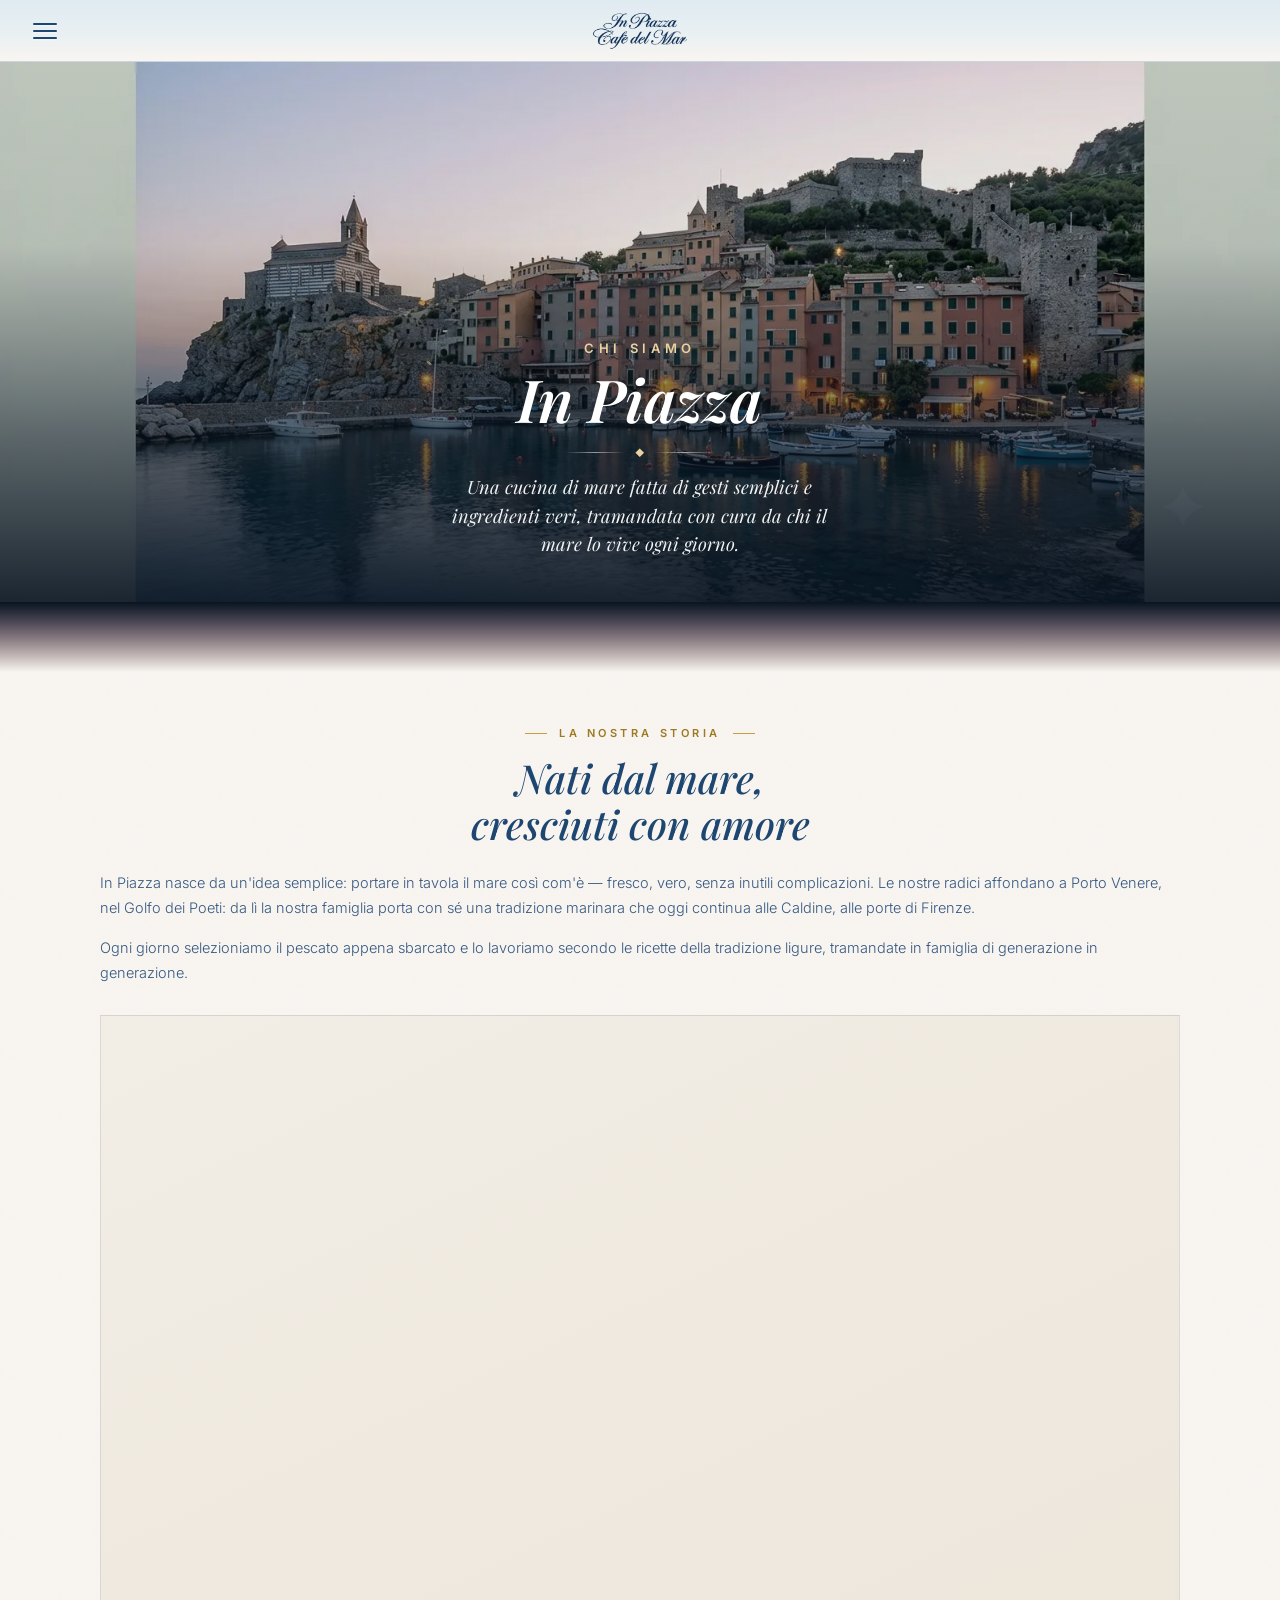
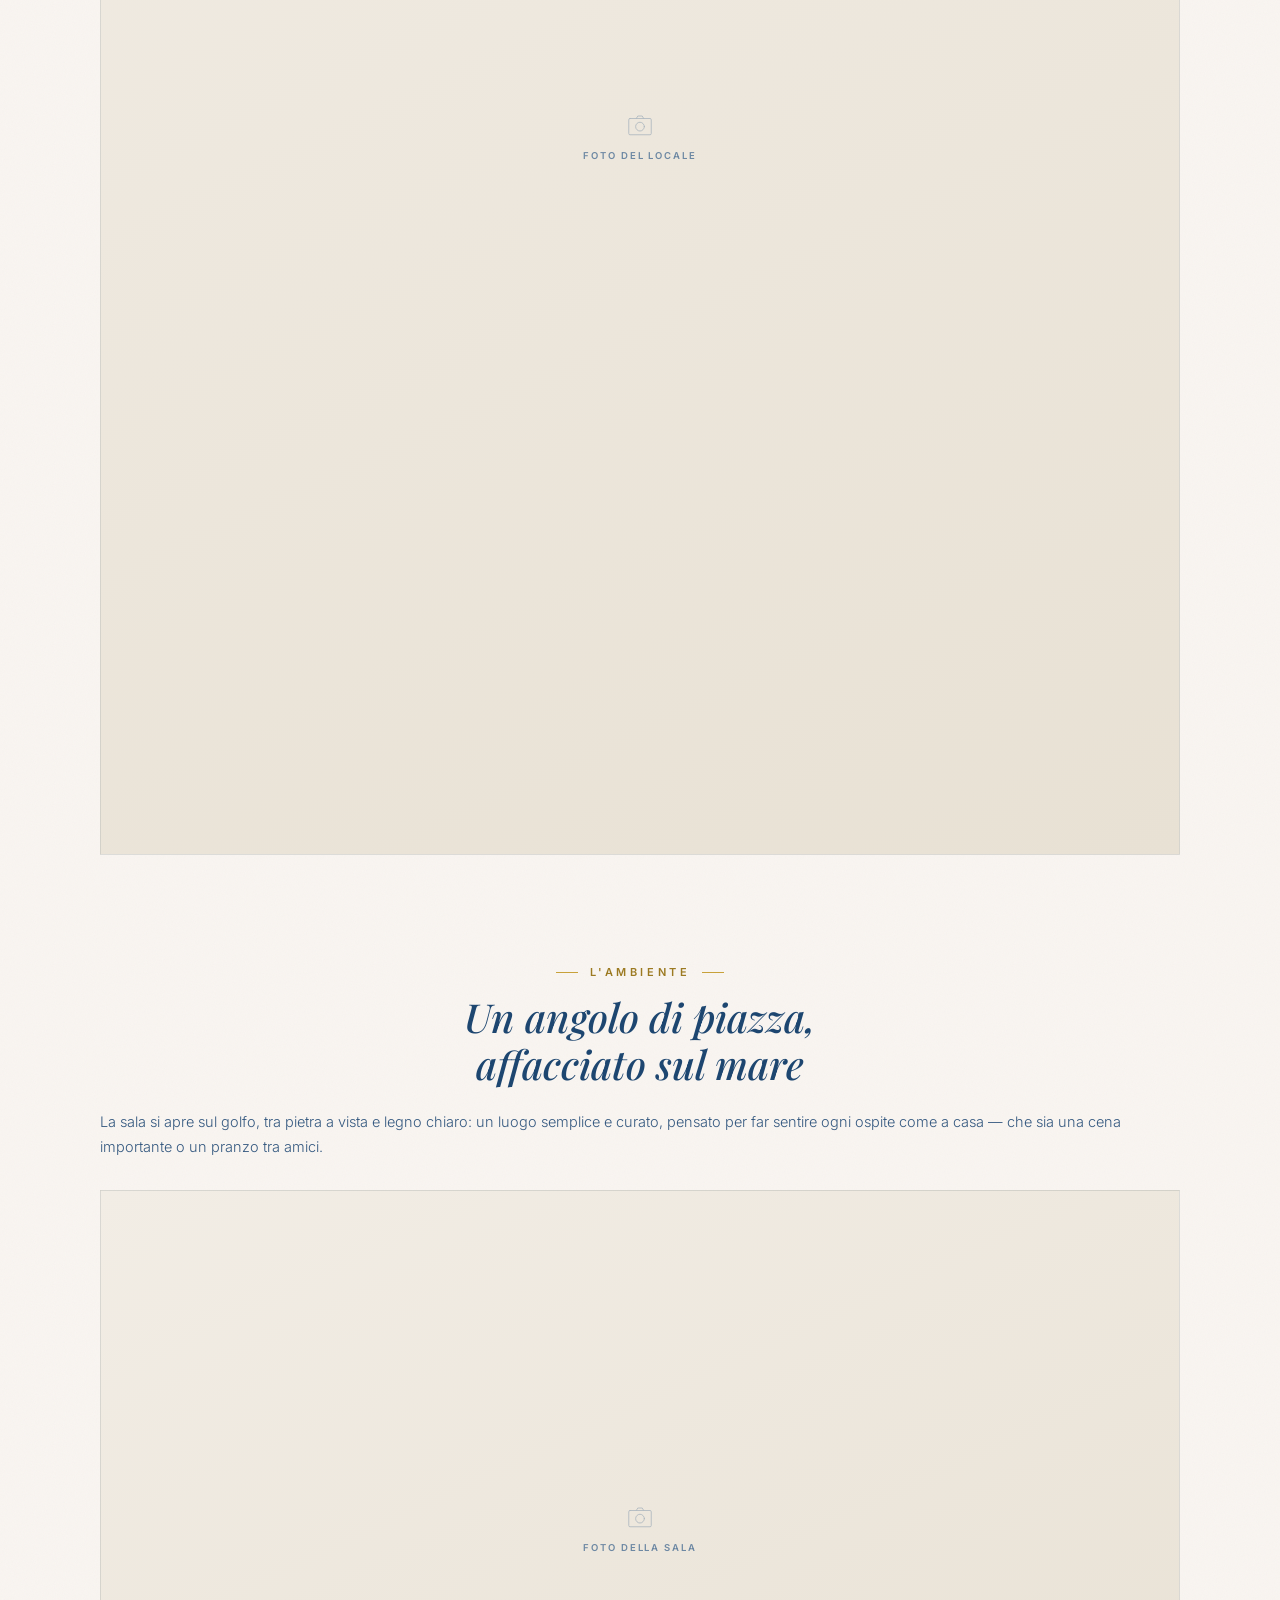
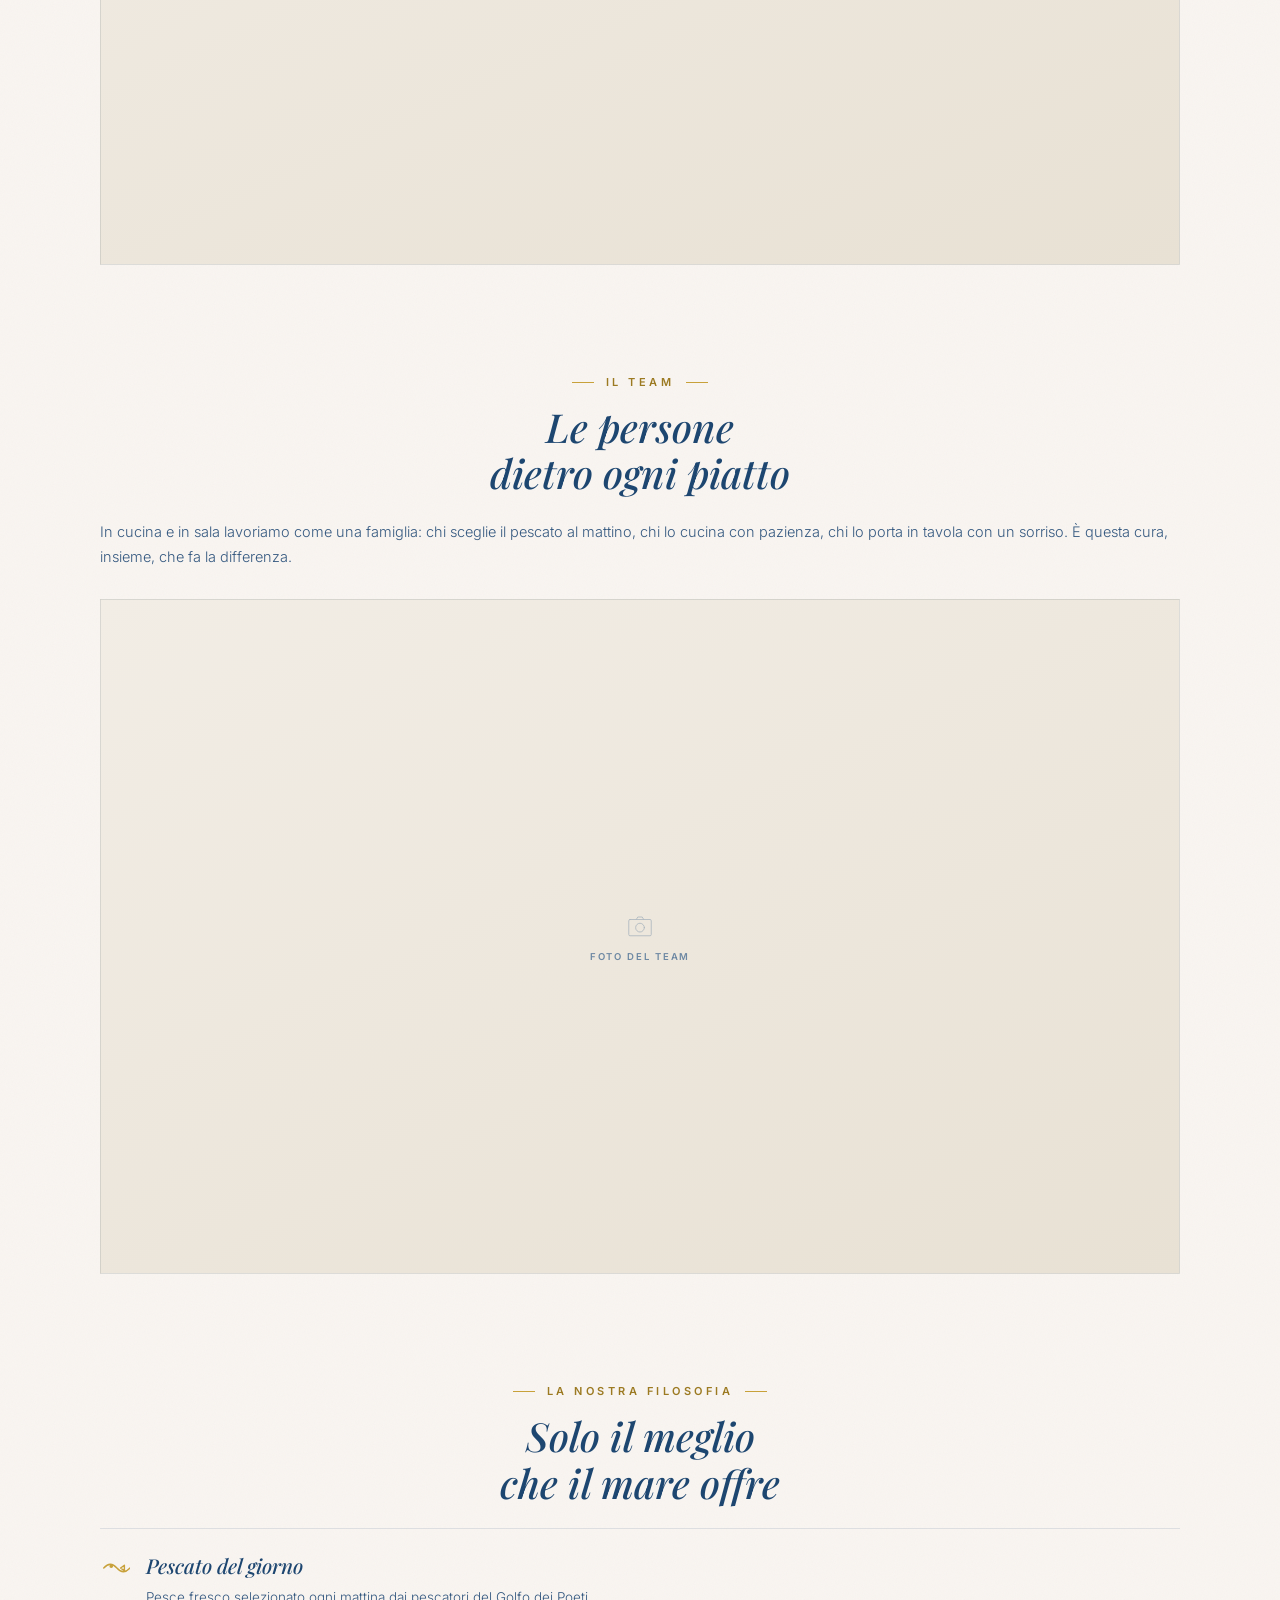
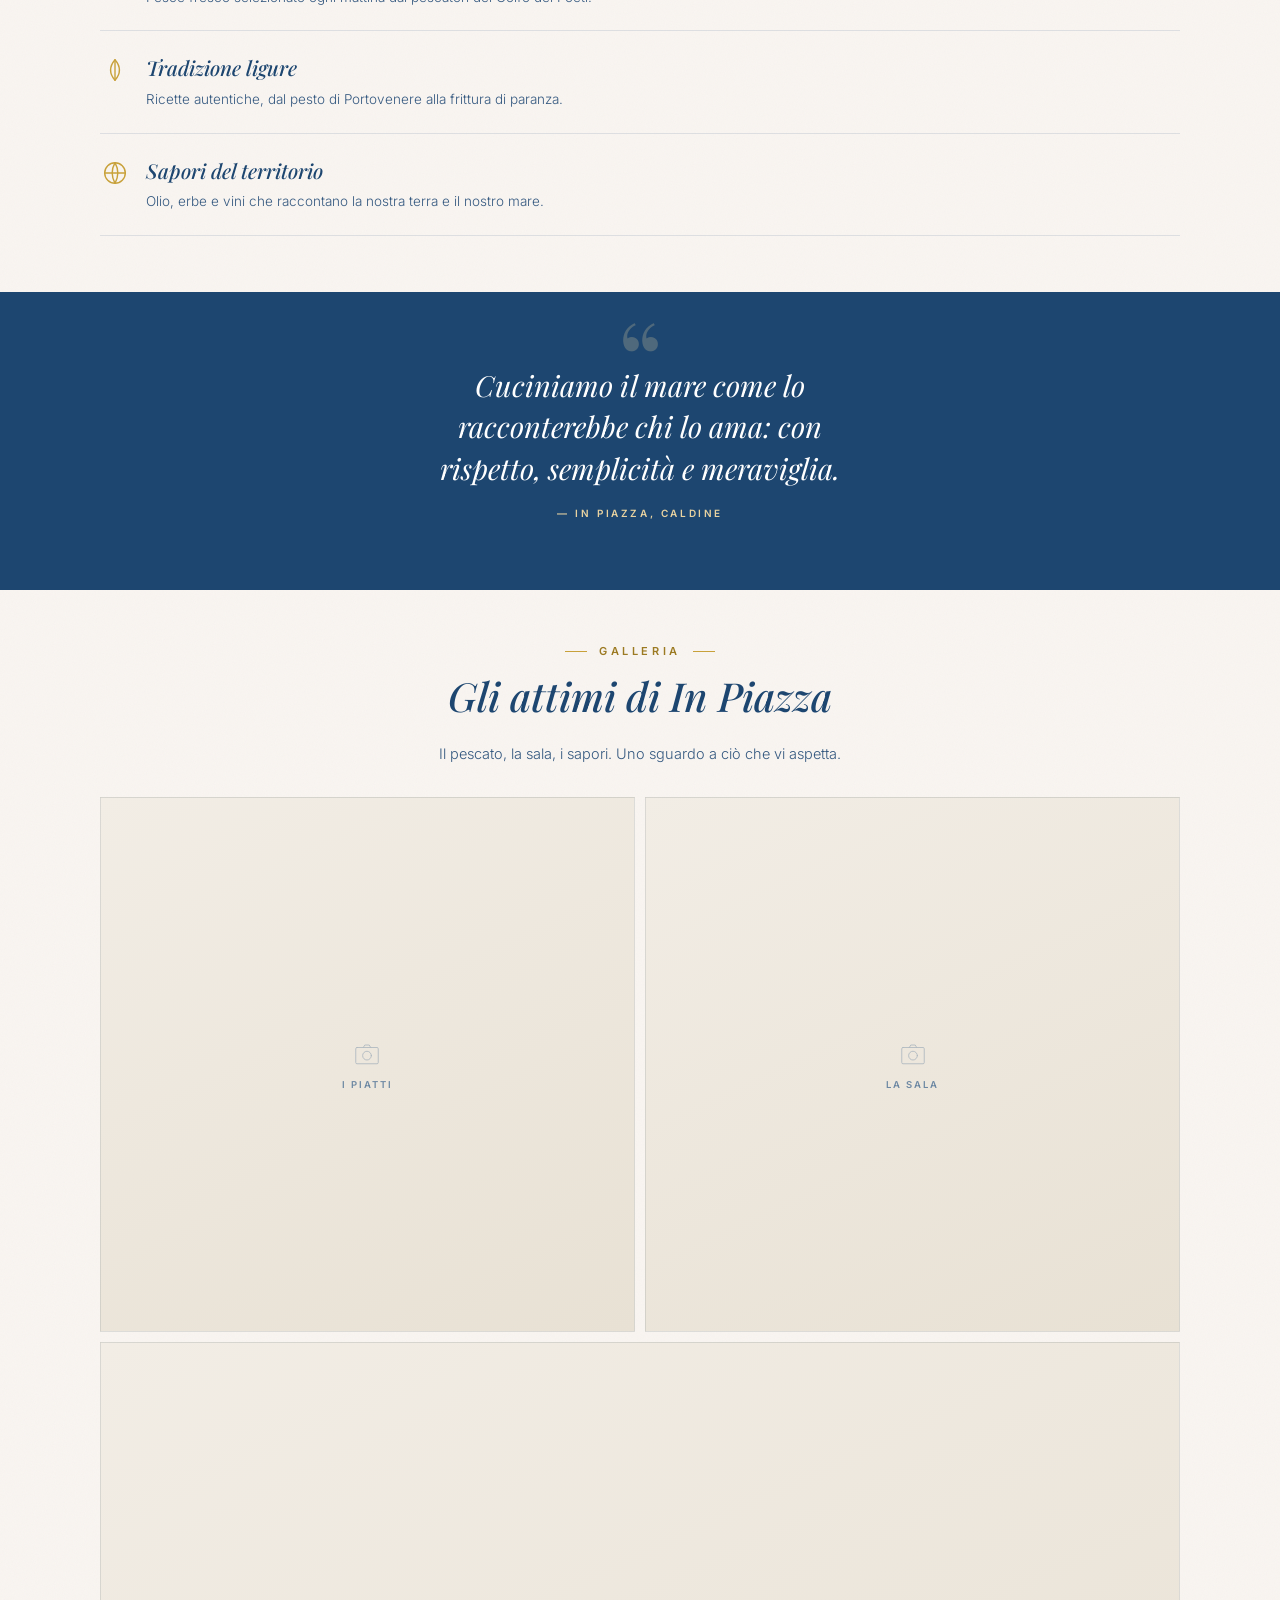
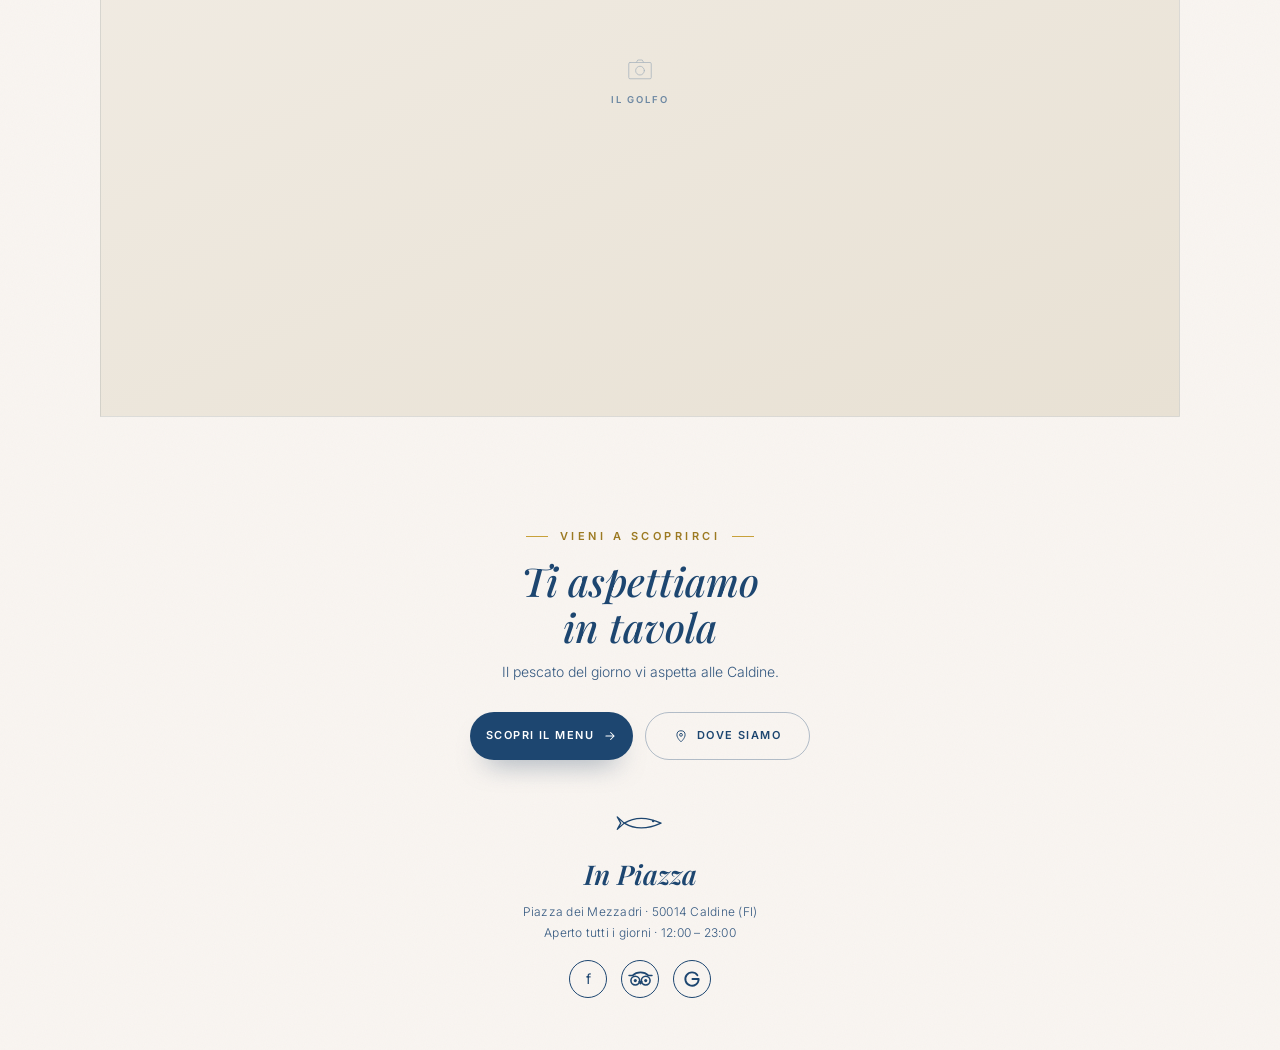
==== commit 13b05fc3: "Ottimizzazione e accessibilità; onda che si ritira tra le pagine; categorie mobile in Cormorant Gara" ====
--- a/chi-siamo.html
+++ b/chi-siamo.html
@@ -2,15 +2,30 @@
 <html lang="it">
 <head>
 <meta charset="UTF-8" />
+<script>document.documentElement.classList.add('js')</script>
 <meta name="viewport" content="width=device-width, initial-scale=1.0, viewport-fit=cover" />
 <meta name="theme-color" content="#1d4670" />
 <meta name="description" content="Chi siamo — In Piazza, cucina di mare alle Caldine (Fiesole), con radici a Porto Venere. La nostra storia, l'ambiente, le persone e la filosofia dietro ogni piatto." />
 <title>In Piazza · Chi siamo</title>
 
+<link rel="canonical" href="https://42paolo.github.io/SiteCarra/chi-siamo.html" />
+<link rel="icon" href="data:," />
+<meta property="og:type" content="website" />
+<meta property="og:locale" content="it_IT" />
+<meta property="og:site_name" content="In Piazza" />
+<meta property="og:title" content="In Piazza · Chi siamo" />
+<meta property="og:description" content="Chi siamo — In Piazza, cucina di mare alle Caldine (Fiesole), con radici a Porto Venere. La nostra storia, l'ambiente, le persone e la filosofia dietro ogni piatto." />
+<meta property="og:url" content="https://42paolo.github.io/SiteCarra/chi-siamo.html" />
+<meta name="twitter:card" content="summary" />
+
+<!-- risorse critiche della prima schermata: richieste subito, con priorità alta -->
+<link rel="preload" as="image" href="image/separatori/dv_4-1400.webp" media="(max-width: 767.98px)" fetchpriority="high" />
+<link rel="preload" as="image" href="image/separatori/dv_4.webp" media="(min-width: 768px)" fetchpriority="high" />
+
 <link rel="preconnect" href="https://fonts.googleapis.com" />
 <link rel="preconnect" href="https://fonts.gstatic.com" crossorigin />
-<link href="https://fonts.googleapis.com/css2?family=Playfair+Display:ital,wght@0,400;0,500;0,600;1,400;1,500;1,600&family=Inter:wght@300;400;500;600;700&family=Cormorant+Garamond:wght@600;700&display=swap" rel="stylesheet" />
-<link rel="stylesheet" href="css/base.css?v=20261118g" />
+<link href="https://fonts.googleapis.com/css2?family=Playfair+Display:ital,wght@0,400;1,400;1,500;1,600&family=Inter:wght@300;400;600;700&family=Cormorant+Garamond:wght@600;700&display=swap" rel="stylesheet" />
+<link rel="stylesheet" href="css/base.css?v=20261118k" />
 
 <style>
 /* ============================================================
@@ -36,6 +51,7 @@
   padding:0 var(--pad) 44px;
   background:#0f2338 url('image/separatori/dv_4.webp') center 42% / cover no-repeat;
 }
+@media (max-width:767px){ .chi-hero{ background-image:url('image/separatori/dv_4-1400.webp'); } }
 .chi-hero::before{
   content:""; position:absolute; inset:0;
   background:linear-gradient(180deg,
@@ -183,6 +199,7 @@
 </head>
 
 <body>
+<script>try{var t=+sessionStorage.getItem('ip-menu-return');sessionStorage.removeItem('ip-menu-return');if(t&&Date.now()-t<8000)document.body.classList.add('menu-open','menu-instant')}catch(e){}</script>
 <div class="app">
 
   <!-- ===== BARRA SUPERIORE (stessa identità del sito) ===== -->
@@ -306,23 +323,23 @@
         </a>
       </div>
     </section>
-
-    <!-- FOOTER -->
-    <footer class="site-footer" id="prenota">
-      <svg class="footer__fish" viewBox="0 0 96 30" fill="none" aria-hidden="true">
-        <path d="M30 15 L22 8 L26 15 L22 22 Z" stroke="currentColor" stroke-width="1.5" stroke-linejoin="round"/>
-        <path d="M30 15 Q48 4 72 15 Q48 26 30 15 Z" stroke="currentColor" stroke-width="1.5" stroke-linejoin="round"/>
-        <circle cx="63" cy="12.5" r="1.4" fill="currentColor"/>
-      </svg>
-      <p class="footer__name">In Piazza</p>
-      <p class="footer__line">Piazza dei Mezzadri · 50014 Caldine (FI)</p>
-      <p class="footer__line">Aperto tutti i giorni · 12:00 – 23:00</p>
-      <div class="footer__social" data-social></div>
-    </footer>
   </main>
 
+  <!-- FOOTER -->
+  <footer class="site-footer" id="prenota">
+    <svg class="footer__fish" viewBox="0 0 96 30" fill="none" aria-hidden="true">
+      <path d="M30 15 L22 8 L26 15 L22 22 Z" stroke="currentColor" stroke-width="1.5" stroke-linejoin="round"/>
+      <path d="M30 15 Q48 4 72 15 Q48 26 30 15 Z" stroke="currentColor" stroke-width="1.5" stroke-linejoin="round"/>
+      <circle cx="63" cy="12.5" r="1.4" fill="currentColor"/>
+    </svg>
+    <p class="footer__name">In Piazza</p>
+    <p class="footer__line">Piazza dei Mezzadri · 50014 Caldine (FI)</p>
+    <p class="footer__line">Aperto tutti i giorni · 12:00 – 23:00</p>
+    <div class="footer__social" data-social></div>
+  </footer>
+
   <!-- ===== OVERLAY MENU ===== -->
-  <div class="menu-overlay" id="overlay-menu" aria-hidden="true" inert>
+  <div class="menu-overlay" id="overlay-menu" role="dialog" aria-modal="true" aria-label="Menu principale" aria-hidden="true" inert>
     <div class="wave-curtain" aria-hidden="true">
       <svg class="wave-curtain__edge" viewBox="0 0 1440 170" preserveAspectRatio="none">
         <path class="wave-front" d="M0,0 H1440 V104 C1250,158 1040,74 840,110 C660,142 360,70 0,108 Z"/>
@@ -333,7 +350,7 @@
     </div>
 
     <div class="menu-overlay__skyline" aria-hidden="true">
-      <div class="menu-overlay__skyline-in"><img src="image/sfondi/overlay-porto-venere.webp" alt="" decoding="async" /></div>
+      <div class="menu-overlay__skyline-in"><img src="image/sfondi/overlay-porto-venere.webp" alt="" width="2000" height="667" loading="lazy" decoding="async" /></div>
     </div>
     <div class="menu-overlay__bar">
       <button class="overlay-close" type="button" aria-label="Chiudi il menu">&times;</button>
@@ -355,7 +372,7 @@
   </div>
 
   <!-- ===== MODAL RECENSIONI (Google / Tripadvisor) ===== -->
-  <div class="review-modal" id="review-modal" aria-hidden="true" inert>
+  <div class="review-modal" id="review-modal" role="dialog" aria-modal="true" aria-label="Lascia una recensione" aria-hidden="true" inert>
     <div class="review-modal__panel">
       <button type="button" class="review-modal__close" aria-label="Chiudi">&times;</button>
       <a class="review-card" href="https://maps.app.goo.gl/5trc5QQUGpTFEYTVA" target="_blank" rel="noopener">
@@ -382,7 +399,7 @@
 
 </div>
 
-<script src="js/overlay.js?v=20261118g"></script>
+<script src="js/overlay.js?v=20261118k"></script>
 <script>
 /* ============================================================
    IN PIAZZA — pagina CHI SIAMO: comportamento specifico
--- a/css/base.css
+++ b/css/base.css
@@ -71,6 +71,13 @@
 a{ color:inherit; text-decoration:none; }
 button{ font-family:inherit; cursor:pointer; border:0; background:none; }
 img{ max-width:100%; display:block; }
+
+/* testo solo per lettori di schermo (non occupa spazio, non si vede) */
+.sr-only{ position:absolute; width:1px; height:1px; margin:-1px; padding:0; overflow:hidden; clip:rect(0 0 0 0); clip-path:inset(50%); white-space:nowrap; border:0; }
+
+/* sfondi illustrati / foto-separatore "pigri": la pagina li marca con data-lazy e aggiunge .is-loaded
+   quando si avvicinano allo schermo (IntersectionObserver). Senza JS la classe .js manca e si vedono subito. */
+.js [data-lazy]:not(.is-loaded){ background-image:none !important; }
 
 .app{
   position:relative;
@@ -150,9 +157,14 @@
   background:transparent;        /* lo sfondo lo "versa" la wave-curtain (acquerello chiaro) */
   overflow:hidden;               /* taglia la coda d'onda fuori schermo */
   pointer-events:none;           /* chiuso: non intercetta i tocchi */
+  visibility:hidden;             /* chiuso: non focalizzabile nemmeno nei browser senza `inert` */
+  transition:visibility 0s linear .7s;   /* resta visibile per la durata della chiusura (onda .6s) */
 }
 body.menu-open{ overflow:hidden; }
-body.menu-open .menu-overlay{ pointer-events:auto; }
+body.menu-open .menu-overlay{ pointer-events:auto; visibility:visible; transition-delay:0s; }
+/* arrivo da un link del menu (vedi overlay.js): overlay già aperto, senza animazione di apertura */
+body.menu-instant .menu-overlay,
+body.menu-instant .menu-overlay *{ transition:none !important; }
 
 /* ---- TENDA D'ONDA: acquerello CHIARO che cala dall'alto (azzurro -> crema) ---- */
 .wave-curtain{
@@ -287,6 +299,7 @@
     background-size:auto var(--hs);
     background-position:center var(--by);
   }
+  .js body:not(.menu-instant) .wave-curtain:not(.is-loaded){ background-image:none; }    /* l'immagine arriva a pagina finita (overlay.js) */
   .menu-overlay__skyline{ display:none; }          /* il panorama è già nello sfondo */
 
   /* chiusura (fuori dal flusso: il logo sale fino in cima) */
@@ -381,11 +394,11 @@
   background:rgba(18,38,60,.4);
   backdrop-filter:blur(16px) saturate(130%);
   -webkit-backdrop-filter:blur(16px) saturate(130%);
-  opacity:0; pointer-events:none;
-  transition:opacity .35s ease;
+  opacity:0; pointer-events:none; visibility:hidden;
+  transition:opacity .35s ease, visibility 0s linear .35s;
 }
 body.review-open{ overflow:hidden; }
-body.review-open .review-modal{ opacity:1; pointer-events:auto; }
+body.review-open .review-modal{ opacity:1; pointer-events:auto; visibility:visible; transition:opacity .35s ease, visibility 0s; }
 
 .review-modal__panel{
   position:relative; width:100%; max-width:260px;
@@ -428,6 +441,8 @@
   .wave-curtain{ transition-duration:.5s !important; }                  /* chiusura: marea che si ritira */
   body.menu-open .wave-curtain{ transition-duration:.62s !important; } /* apertura: un filo più lenta */
   .review-modal,.review-modal__close,.review-card{ transition:opacity .2s ease !important; transform:none !important; }
+  .review-modal{ transition:opacity .2s ease, visibility 0s linear .2s !important; }
+  body.review-open .review-modal{ transition:opacity .2s ease, visibility 0s !important; }
 }
 
 @media (max-width:340px){ :root{ --pad:16px; } }
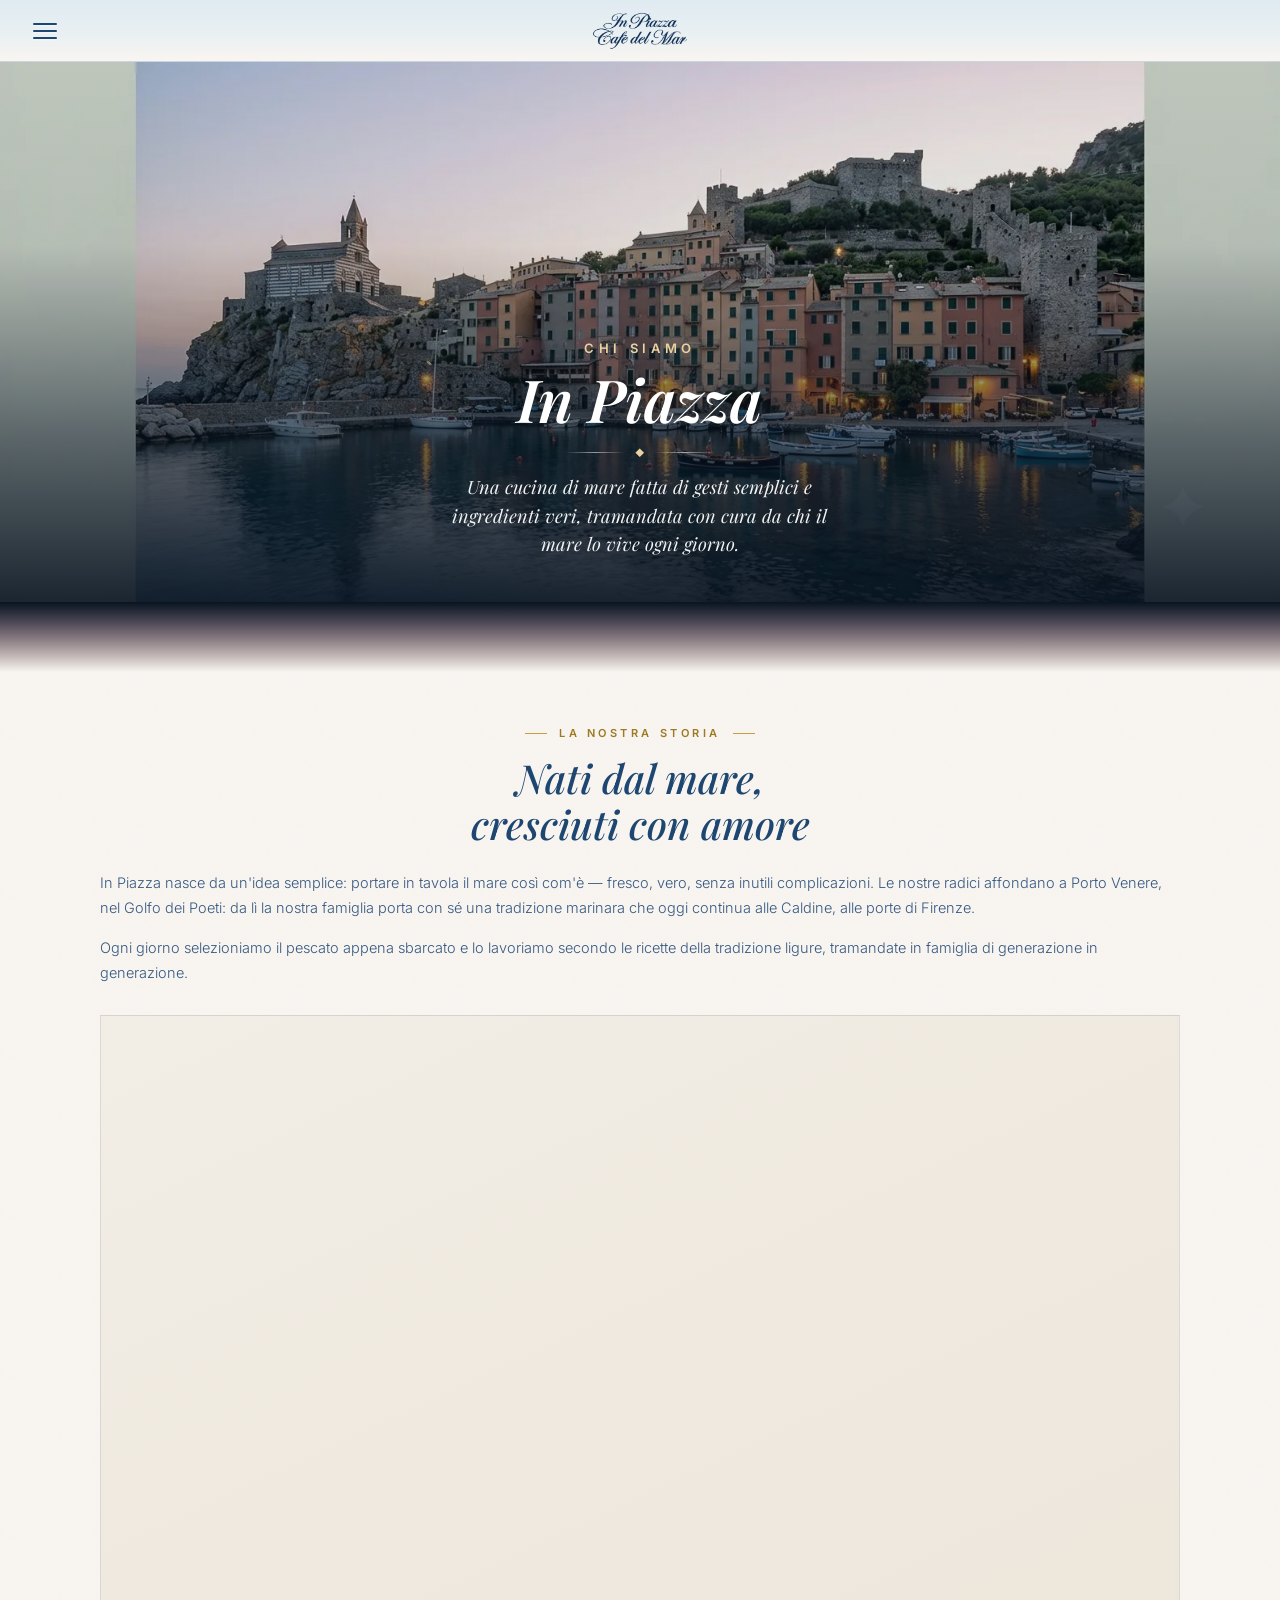
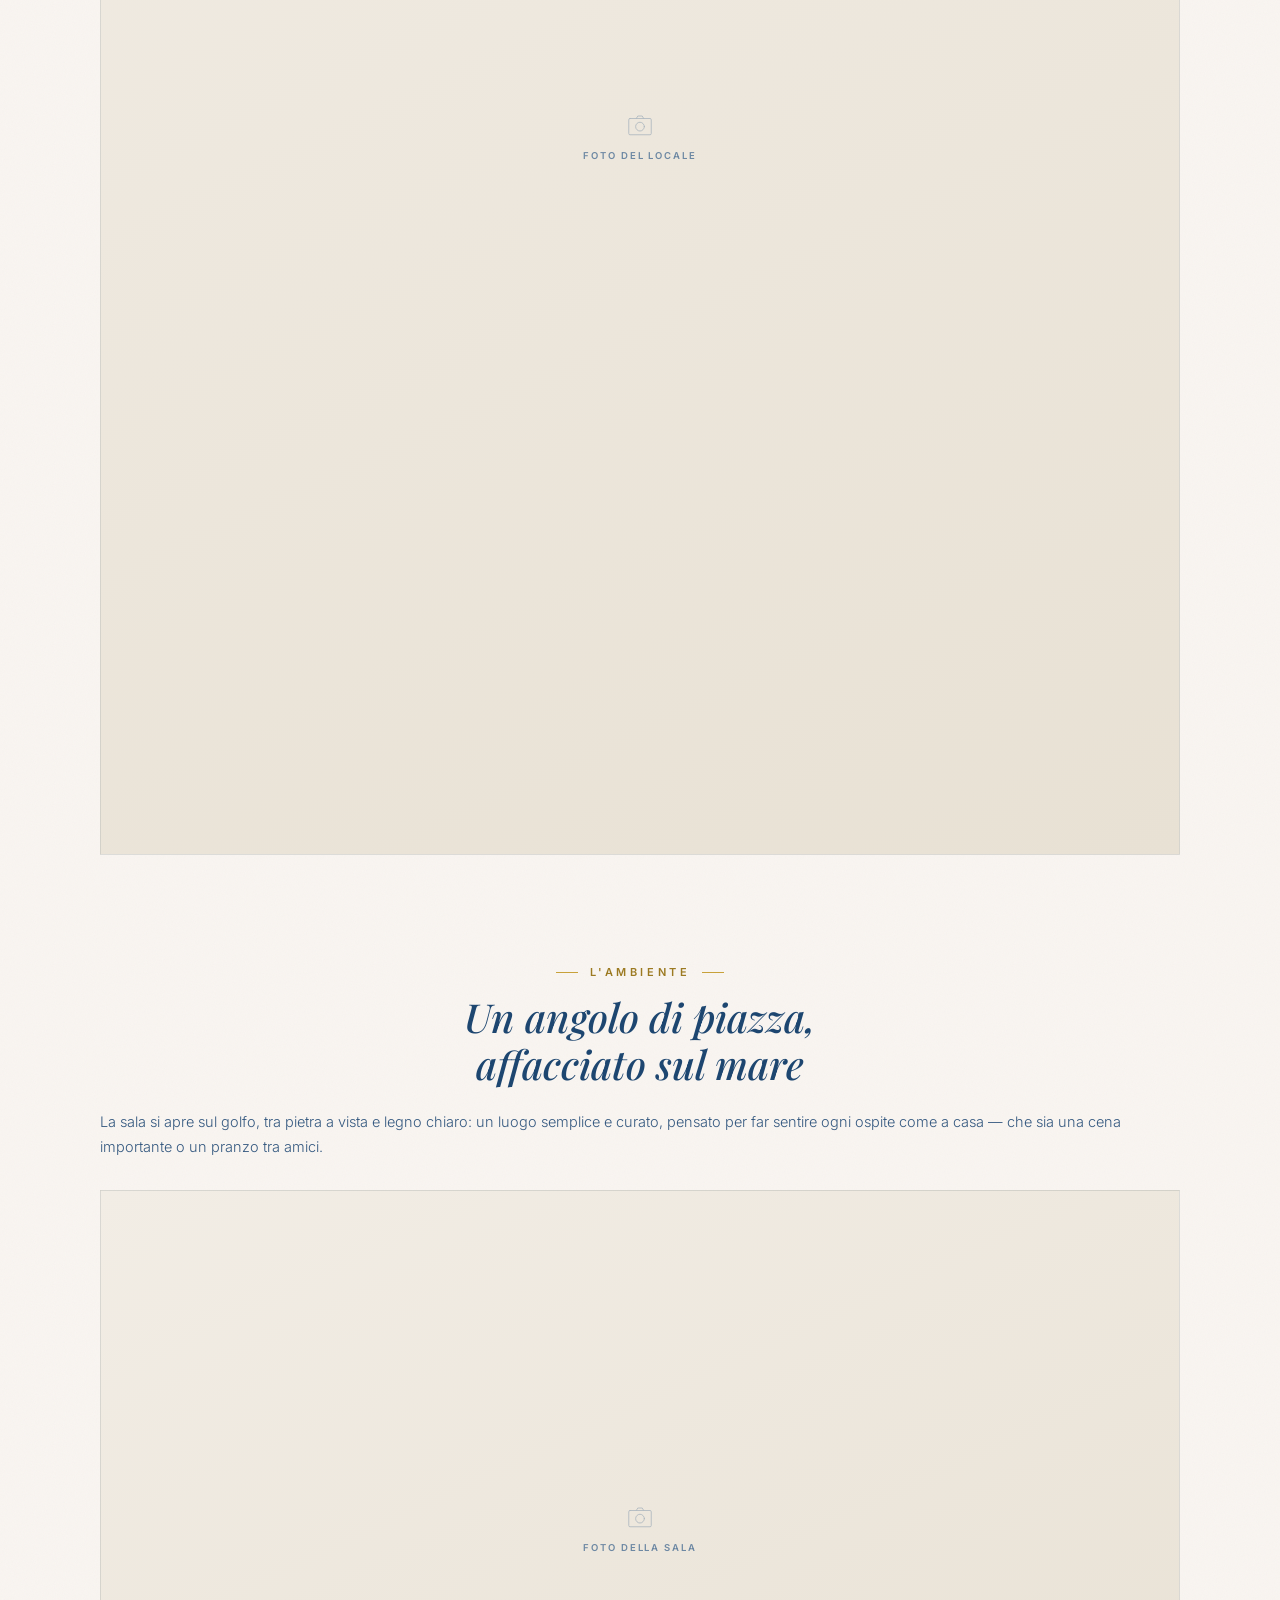
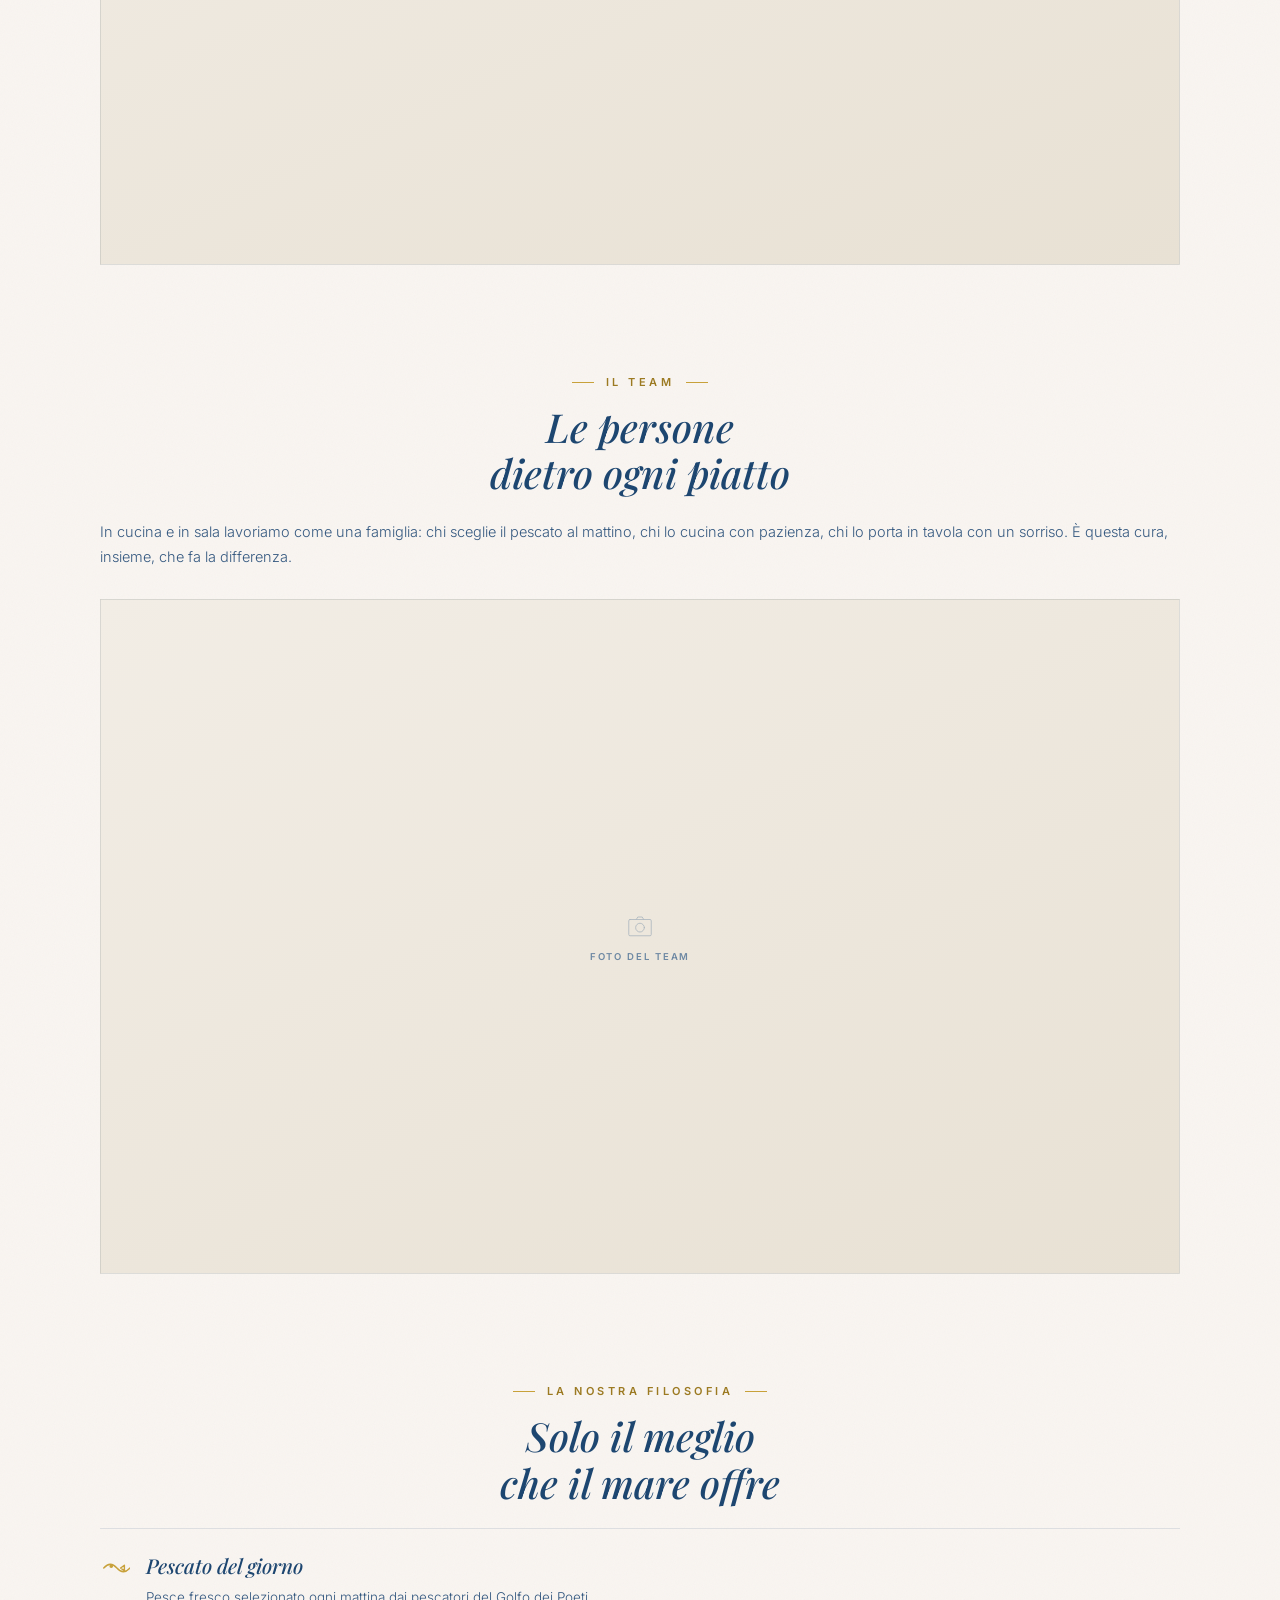
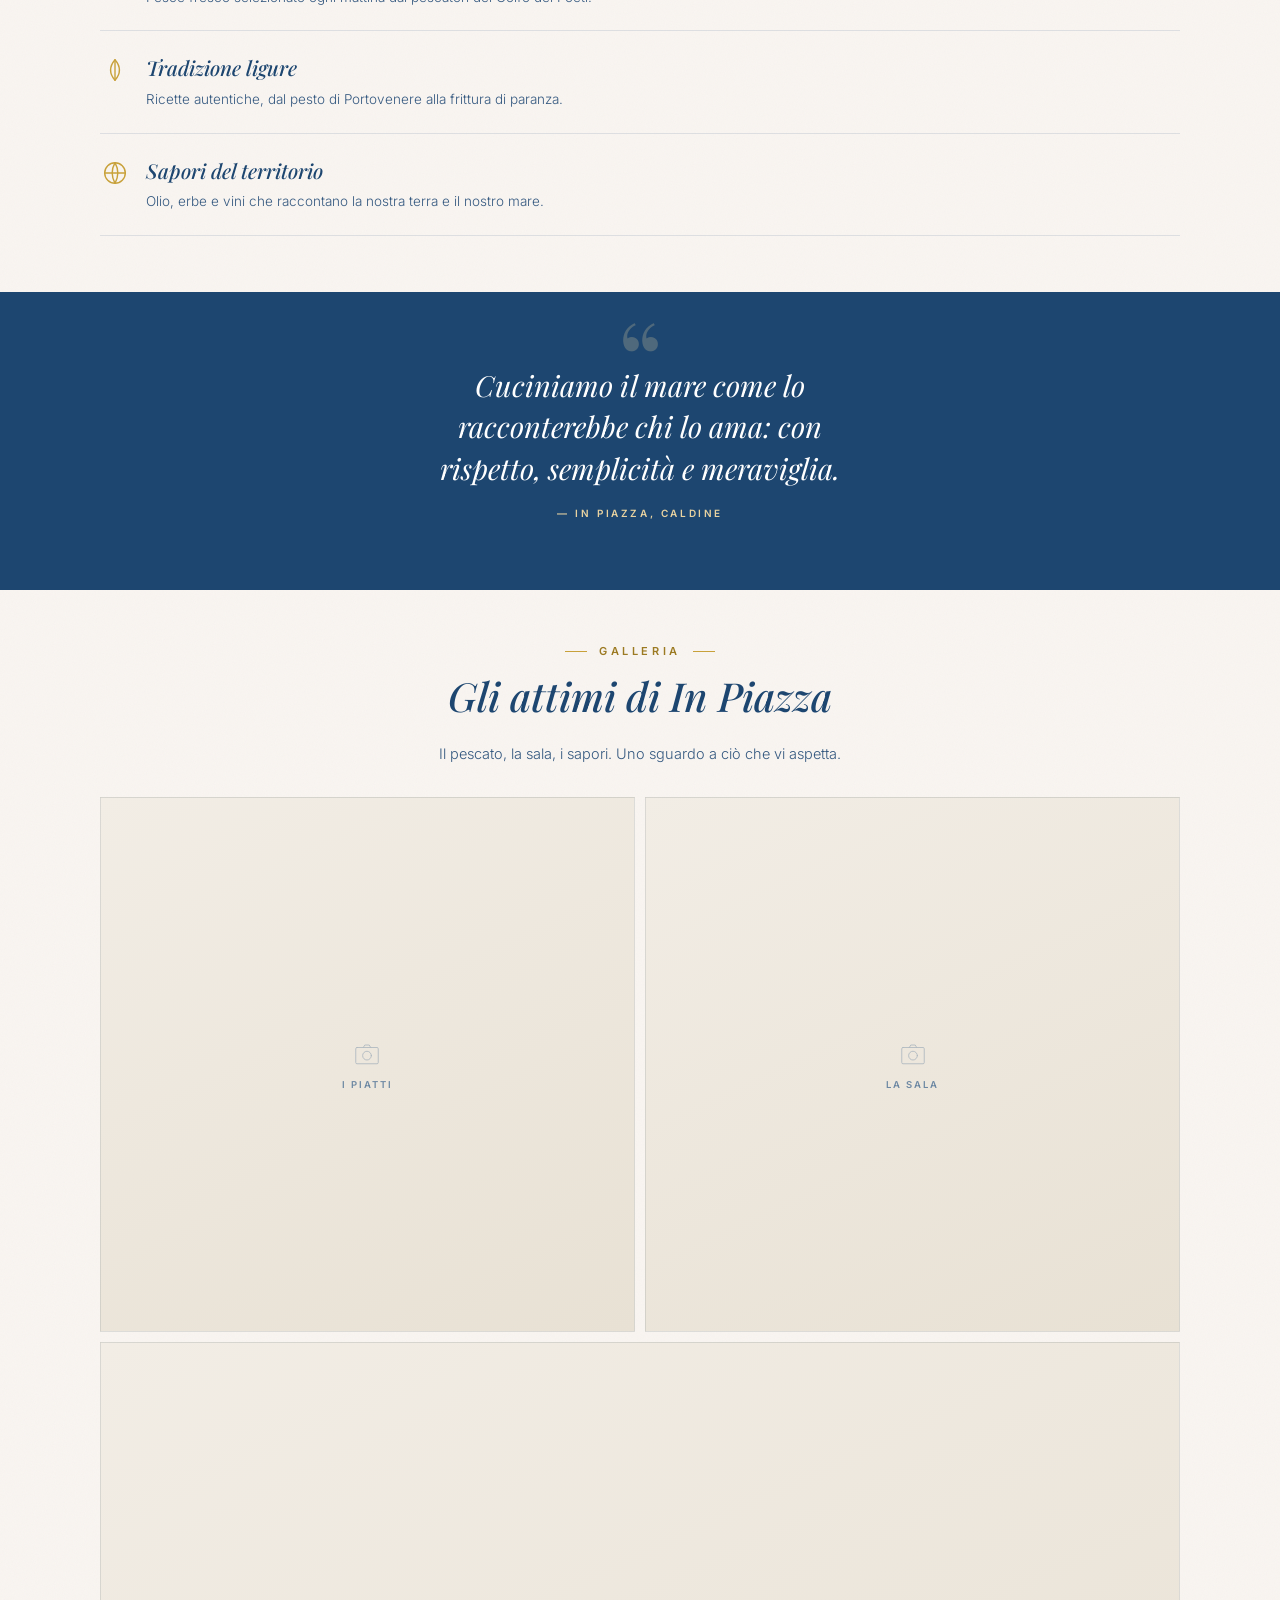
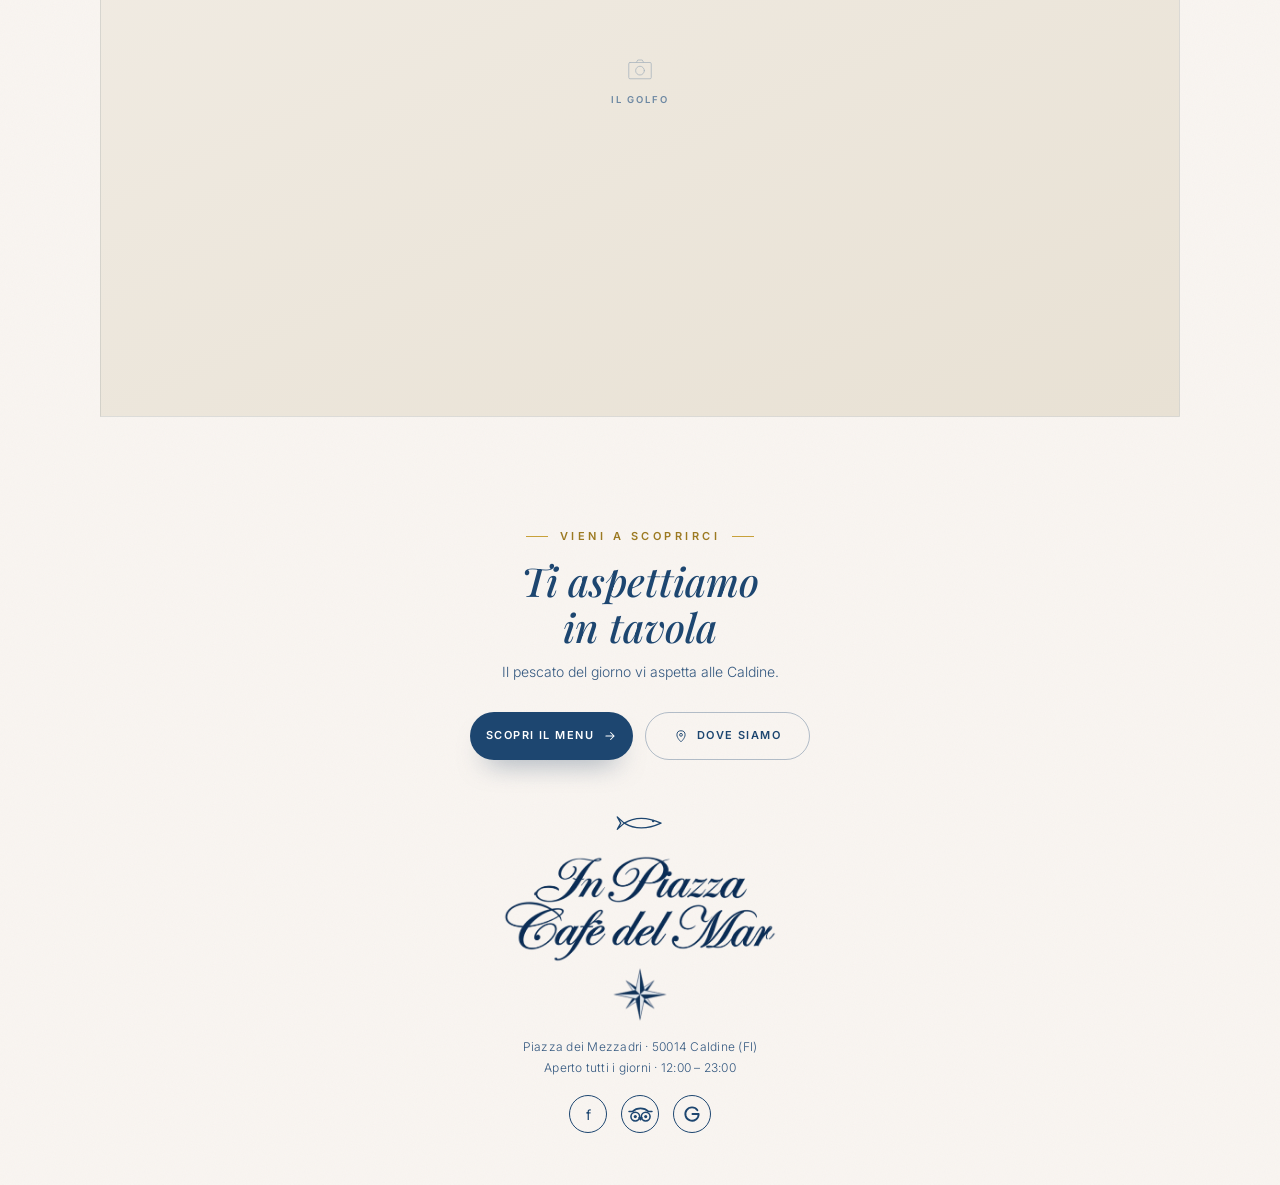
==== commit 9dc0d278: "Footer: logo In Piazza Café del Mar con stella sotto al posto del testo Co-Authored-By: Claude Sonne" ====
--- a/chi-siamo.html
+++ b/chi-siamo.html
@@ -25,7 +25,7 @@
 <link rel="preconnect" href="https://fonts.googleapis.com" />
 <link rel="preconnect" href="https://fonts.gstatic.com" crossorigin />
 <link href="https://fonts.googleapis.com/css2?family=Playfair+Display:ital,wght@0,400;1,400;1,500;1,600&family=Inter:wght@300;400;600;700&family=Cormorant+Garamond:wght@600;700&display=swap" rel="stylesheet" />
-<link rel="stylesheet" href="css/base.css?v=20261118k" />
+<link rel="stylesheet" href="css/base.css?v=20261128a" />
 
 <style>
 /* ============================================================
@@ -167,6 +167,8 @@
 /* ---------- animazioni ingresso (fade + salita) — solo al primo viewport ---------- */
 @keyframes chi-rise{ from{ opacity:0; transform:translateY(26px); } to{ opacity:1; transform:translateY(0); } }
 .chi-hero__in{ animation:chi-rise .9s var(--ease) both .15s; }
+/* arrivo dal menu: la scena è già pronta sotto l'onda, che si ritira da sola (niente dissolvenza in contemporanea) */
+.from-menu .chi-hero__in{ animation:none; }
 
 /* ---------- reveal on scroll (sezioni sotto la piega) ---------- */
 .js .reveal{ opacity:0; transform:translateY(22px); transition:opacity .7s var(--ease), transform .7s var(--ease); }
@@ -199,7 +201,7 @@
 </head>
 
 <body>
-<script>try{var t=+sessionStorage.getItem('ip-menu-return');sessionStorage.removeItem('ip-menu-return');if(t&&Date.now()-t<8000)document.body.classList.add('menu-open','menu-instant')}catch(e){}</script>
+<script>try{var t=+sessionStorage.getItem('ip-menu-return');sessionStorage.removeItem('ip-menu-return');if(t&&Date.now()-t<8000){document.body.classList.add('menu-open','menu-instant');document.documentElement.classList.add('from-menu')}}catch(e){}</script>
 <div class="app">
 
   <!-- ===== BARRA SUPERIORE (stessa identità del sito) ===== -->
@@ -332,7 +334,7 @@
       <path d="M30 15 Q48 4 72 15 Q48 26 30 15 Z" stroke="currentColor" stroke-width="1.5" stroke-linejoin="round"/>
       <circle cx="63" cy="12.5" r="1.4" fill="currentColor"/>
     </svg>
-    <p class="footer__name">In Piazza</p>
+    <div class="logo logo--foot"><div class="logo-mark" role="img" aria-label="In Piazza Café del Mar"></div></div>
     <p class="footer__line">Piazza dei Mezzadri · 50014 Caldine (FI)</p>
     <p class="footer__line">Aperto tutti i giorni · 12:00 – 23:00</p>
     <div class="footer__social" data-social></div>
@@ -357,7 +359,6 @@
     </div>
     <div class="logo logo--ov">
       <div class="logo-mark" role="img" aria-label="In Piazza Café del Mar"></div>
-      <p class="logo__tagline">Ristorante di mare · Caldine</p>
     </div>
     <nav class="menu-overlay__nav" aria-label="Navigazione principale">
       <a href="chi-siamo.html" class="ov-link ov-link--gold" aria-current="page">Chi siamo</a>
@@ -399,7 +400,7 @@
 
 </div>
 
-<script src="js/overlay.js?v=20261118k"></script>
+<script src="js/overlay.js?v=20261128a"></script>
 <script>
 /* ============================================================
    IN PIAZZA — pagina CHI SIAMO: comportamento specifico
--- a/css/base.css
+++ b/css/base.css
@@ -136,7 +136,9 @@
    ============================================================ */
 .site-footer{ text-align:center; color:var(--navy); padding:42px var(--pad) 52px; }
 .footer__fish{ width:84px; height:auto; margin:0 auto 12px; color:var(--navy); }
-.footer__name{ font-family:var(--serif); font-style:italic; font-weight:600; font-size:1.7rem; margin:0 0 8px; }
+.logo--foot{ --foot-logo-h:min(110px, 33vw); margin:0 auto calc(var(--foot-logo-h) * .62 + 6px); }   /* spazio per la stella che scende sotto le scritte */
+.logo--foot .logo-mark{ --logo-h:110px; }
+.logo--foot .logo-mark::before{ left:38.151%; top:98%; width:23.698%; height:59.628%; }   /* stella sotto, come nel menu */
 .footer__line{ margin:3px 0; font-size:12px; font-weight:300; letter-spacing:.02em; color:var(--ink); }
 .footer__social{ display:flex; justify-content:center; gap:14px; margin-top:18px; }
 .social-dot{ width:38px; height:38px; border-radius:50%; display:grid; place-items:center; border:1.5px solid var(--navy); color:var(--navy); font-size:14px; }
@@ -226,15 +228,15 @@
   padding:12px 0 8px;
 }
 .ov-link{
-  font:600 18px/1.15 var(--sans);
-  letter-spacing:.20em;
+  font:700 28px/1.15 'Cormorant Garamond', Georgia, serif;   /* stesso carattere del menu su telefono */
+  letter-spacing:.09em;
   text-transform:uppercase;
   color:var(--navy);
   padding:10px 22px;
   transition:color .2s ease;
 }
 .ov-link:hover,.ov-link--gold{ color:var(--gold-line); }
-.ov-link__ico{ width:15px; height:15px; margin-right:8px; vertical-align:-2px; color:var(--gold-line); }
+.ov-link__ico{ width:22px; height:22px; margin-right:10px; vertical-align:-3px; color:var(--gold-line); }
 .menu-overlay__social{ display:flex; gap:16px; margin-top:auto; padding-top:24px; }
 
 /* ---- rivelazione coreografata dei contenuti (stagger DOPO il passaggio dell'onda) ---- */
@@ -269,7 +271,6 @@
      --yc  punto a metà tra l'onda e la città: le voci sono centrate lì
    così onde, voci e Porto Venere restano nella stessa proporzione su ogni telefono.
    ============================================================ */
-.logo__tagline,
 .menu-overlay__label{ display:none; }
 
 @media (max-width:767px){
@@ -308,21 +309,15 @@
     top:calc(52.5 * var(--k) - 21px); left:calc(61 * var(--k) - 21px);
   }
 
-  /* gruppo 1 — logo + sottotitolo */
+  /* gruppo 1 — logo + stella */
   .logo--ov{
     --ov-logo-h:calc(211.7 * var(--k));
     margin-top:calc(80.2 * var(--k));
     min-height:calc(var(--yc) - 247.5 * var(--k) - 80.2 * var(--k));   /* le voci partono da yc - metà blocco */
   }
   .logo--ov .logo-mark{ --logo-h:var(--ov-logo-h); }
-  .logo__tagline{
-    display:block;
-    margin:calc(69.5 * var(--k) - 2px) 0 0;
-    padding-left:calc(3.85 * var(--k));            /* centra l'inchiostro: compensa lo spazio dopo l'ultima lettera */
-    font-family:'Cormorant Garamond', Georgia, serif; font-weight:600;
-    font-size:calc(28.8 * var(--k)); line-height:1; letter-spacing:calc(3.85 * var(--k));
-    text-transform:uppercase; white-space:nowrap; color:var(--navy-ov);
-  }
+  /* la stella (abbellimento del logo) nel menu: 30% più grande e più in basso, al posto del vecchio sottotitolo */
+  .logo--ov .logo-mark::before{ left:38.151%; top:98%; width:23.698%; height:59.628%; }
 
   /* gruppo 2 — navigazione (centrata a metà tra onda e città) */
   .menu-overlay__nav{ box-sizing:border-box; top:0; flex:none; width:100%; padding:0 var(--pad); gap:0; justify-content:flex-start; }
@@ -338,16 +333,8 @@
   .menu-overlay__nav > :nth-child(3){ margin-top:calc(97 * var(--k)); }
   .menu-overlay__nav > :nth-child(4){ margin-top:calc(79 * var(--k)); }
 
-  /* TARGA: segna la voce della pagina in cui ci si trova (aria-current="page") — è un riquadro
-     disegnato attorno alla voce (non ne cambia l'altezza), quindi le voci restano ferme da una
-     pagina all'altra. Ampiezza = testo + 68px per lato, altezza 97px (64 + 2 × 16,5). */
+  /* voce della pagina in cui ci si trova (aria-current="page"): solo colore oro, nessun riquadro intorno */
   .ov-link[aria-current="page"]{ position:relative; color:var(--gold-ov); }
-  .ov-link[aria-current="page"]::before{
-    content:""; position:absolute; pointer-events:none;
-    inset:calc(-16.5 * var(--k)) calc(-68.2 * var(--k));
-    border:1px solid transparent;
-    border-image:url("data:image/svg+xml,%3Csvg xmlns='http://www.w3.org/2000/svg' width='74' height='66' viewBox='0 0 74 66'%3E%3Cpath d='M35.39 1.55L38.61 1.55C45.91 1.55 51.23 7.01 53.67 11.45C58.74 20.67 72.45 20.93 72.45 32.55L72.45 33.45C72.45 45.07 58.74 45.33 53.67 54.55C51.23 58.99 45.91 64.45 38.61 64.45L35.39 64.45C28.09 64.45 22.77 58.99 20.33 54.55C15.26 45.33 1.55 45.07 1.55 33.45L1.55 32.55C1.55 20.93 15.26 20.67 20.33 11.45C22.77 7.01 28.09 1.55 35.39 1.55Z' fill='none' stroke='%23d09525' stroke-width='2.6' stroke-linejoin='round'/%3E%3C/svg%3E") 32 36 32 36 / calc(32 * var(--k)) calc(36 * var(--k)) / 0 stretch;
-  }
   .ov-link__ico{ flex:none; width:calc(49 * var(--k)); height:calc(49 * var(--k)); margin:0 calc(13 * var(--k)) 0 0; color:var(--gold-ov); }   /* stella ~32px del modello */
   #review-trigger{ padding-left:0; }
 
